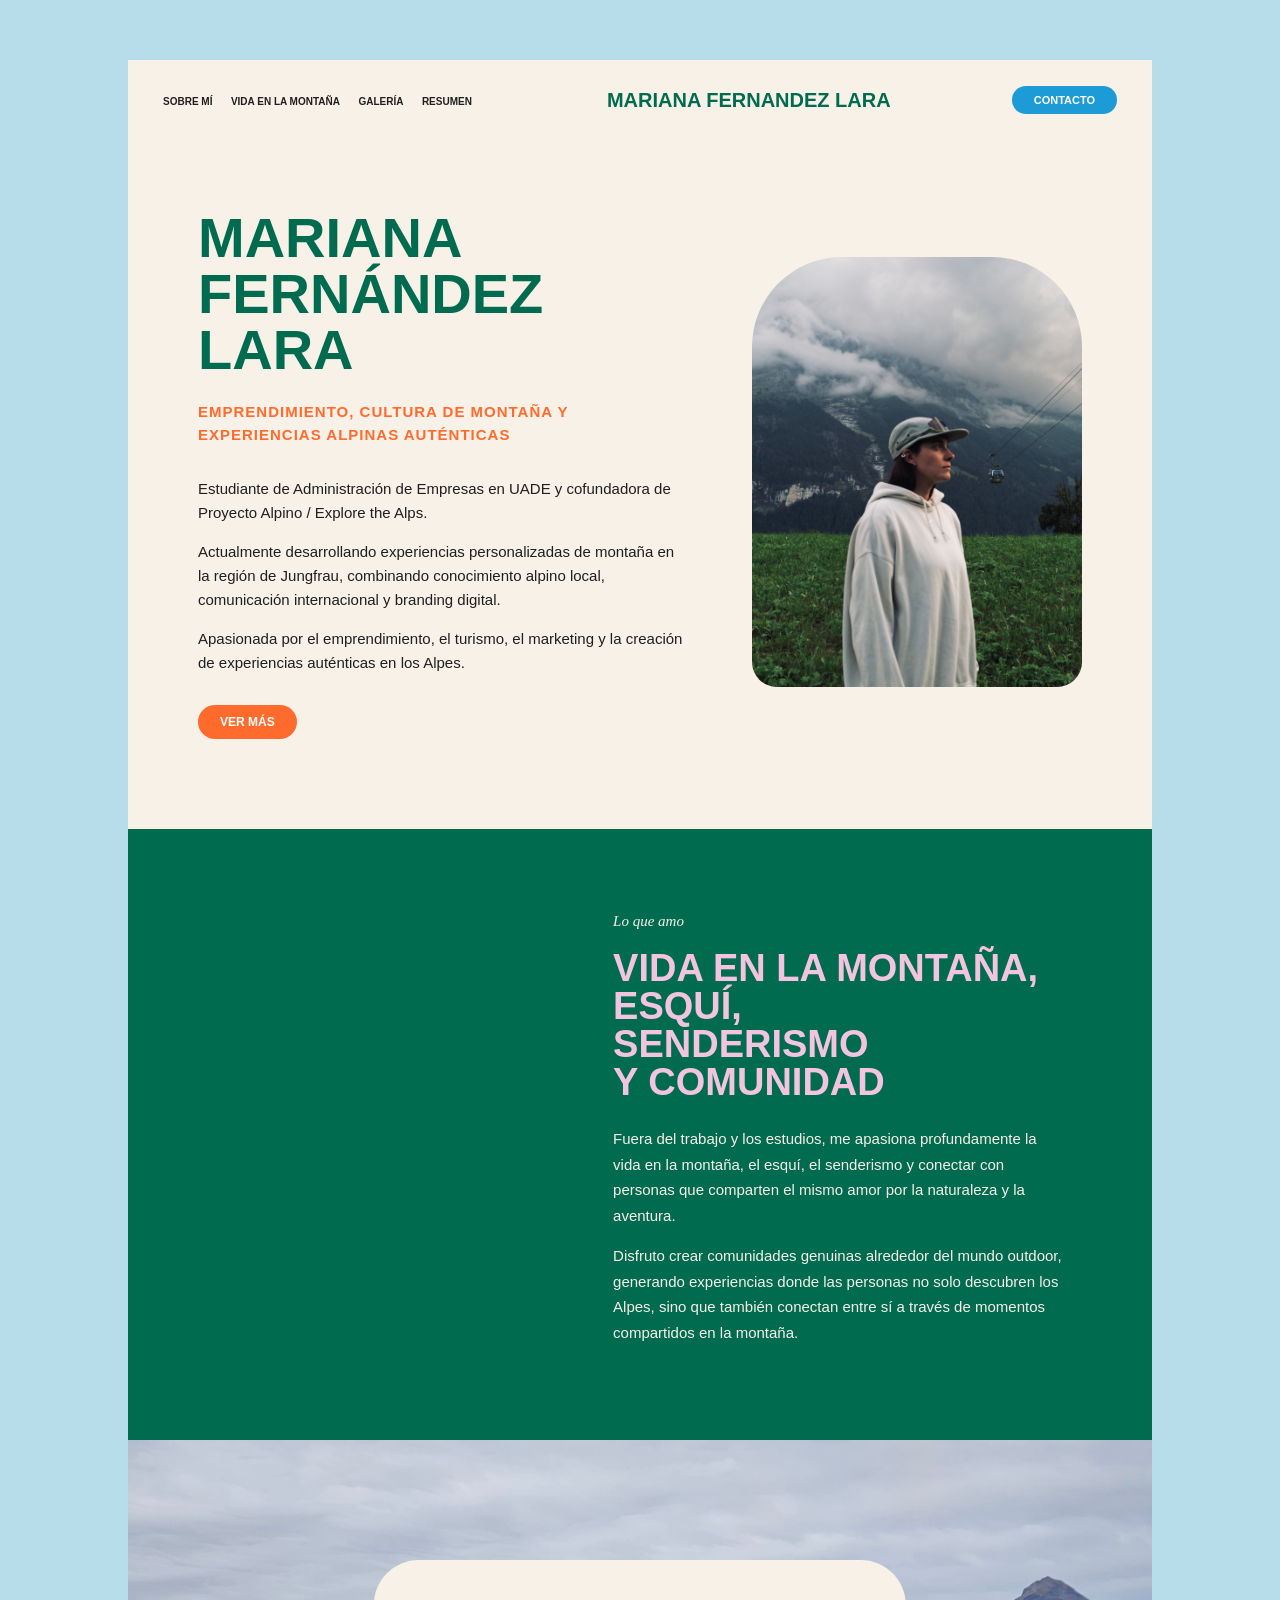
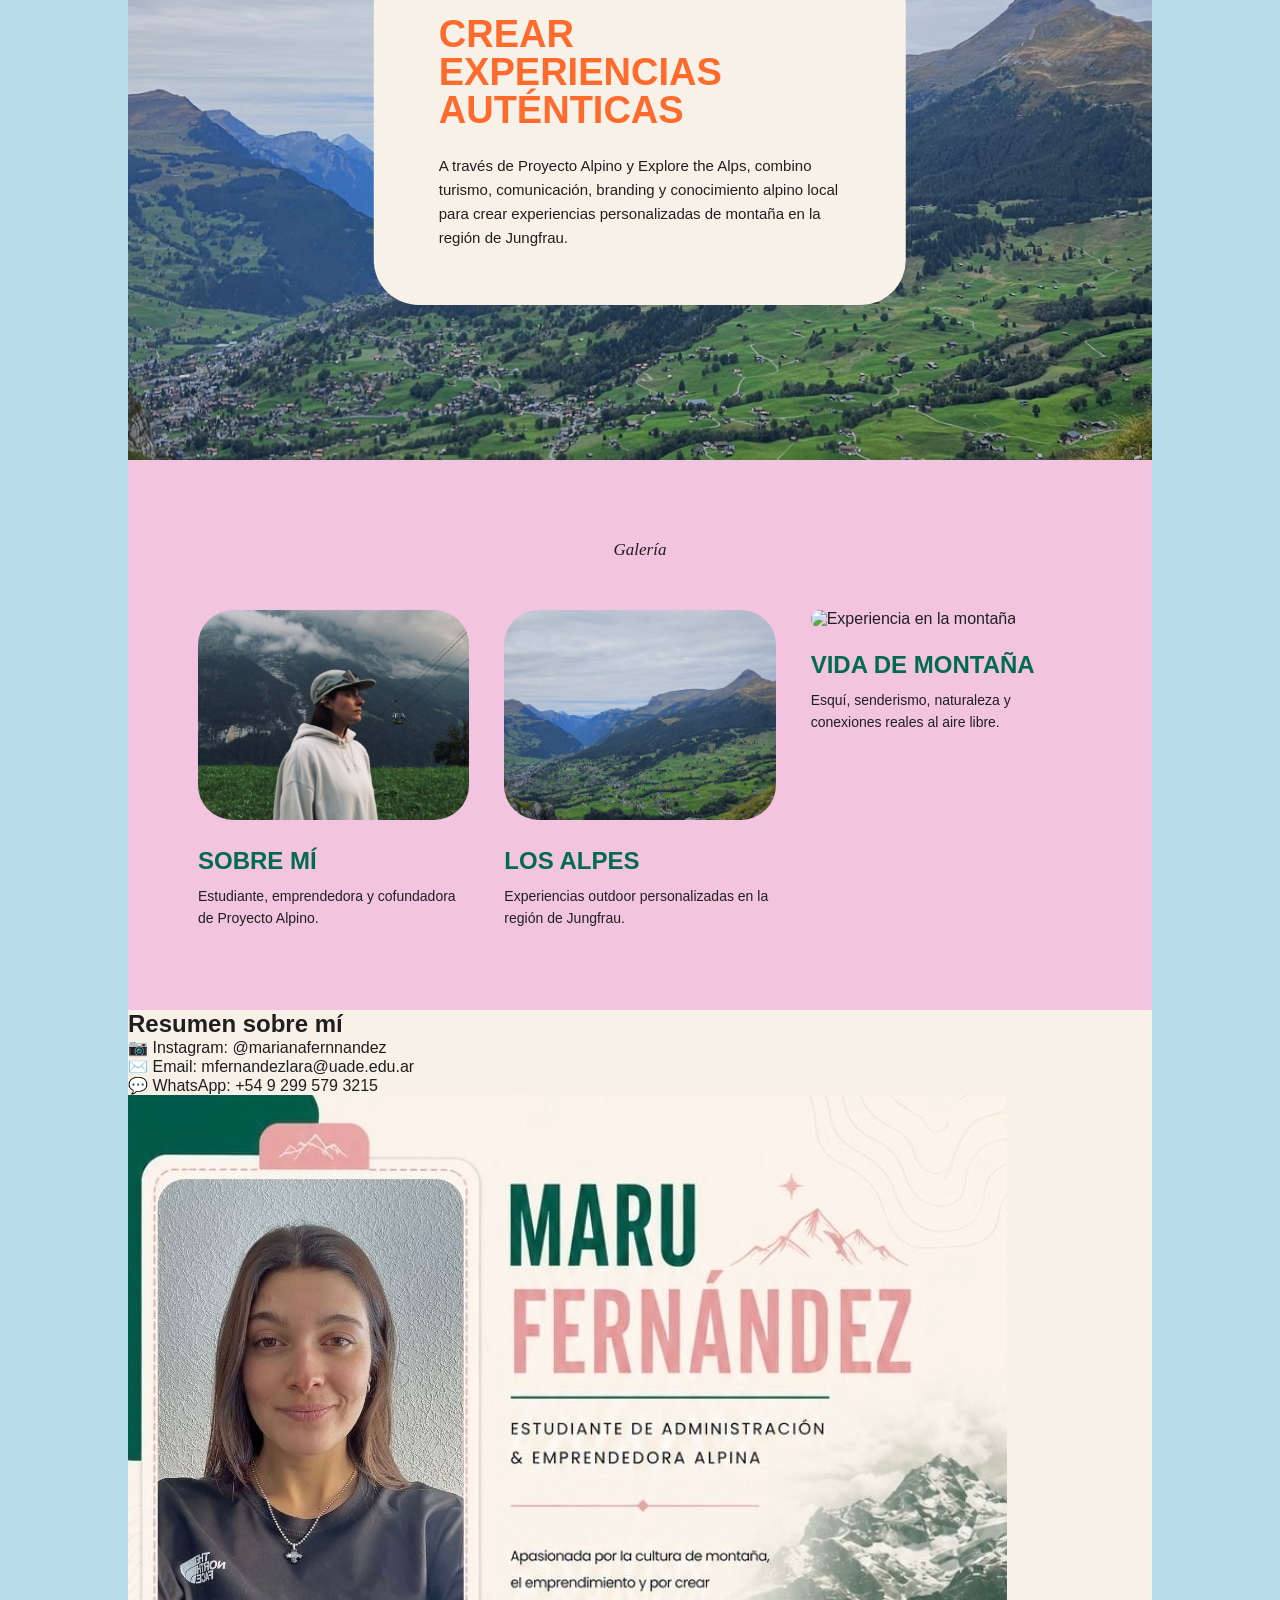
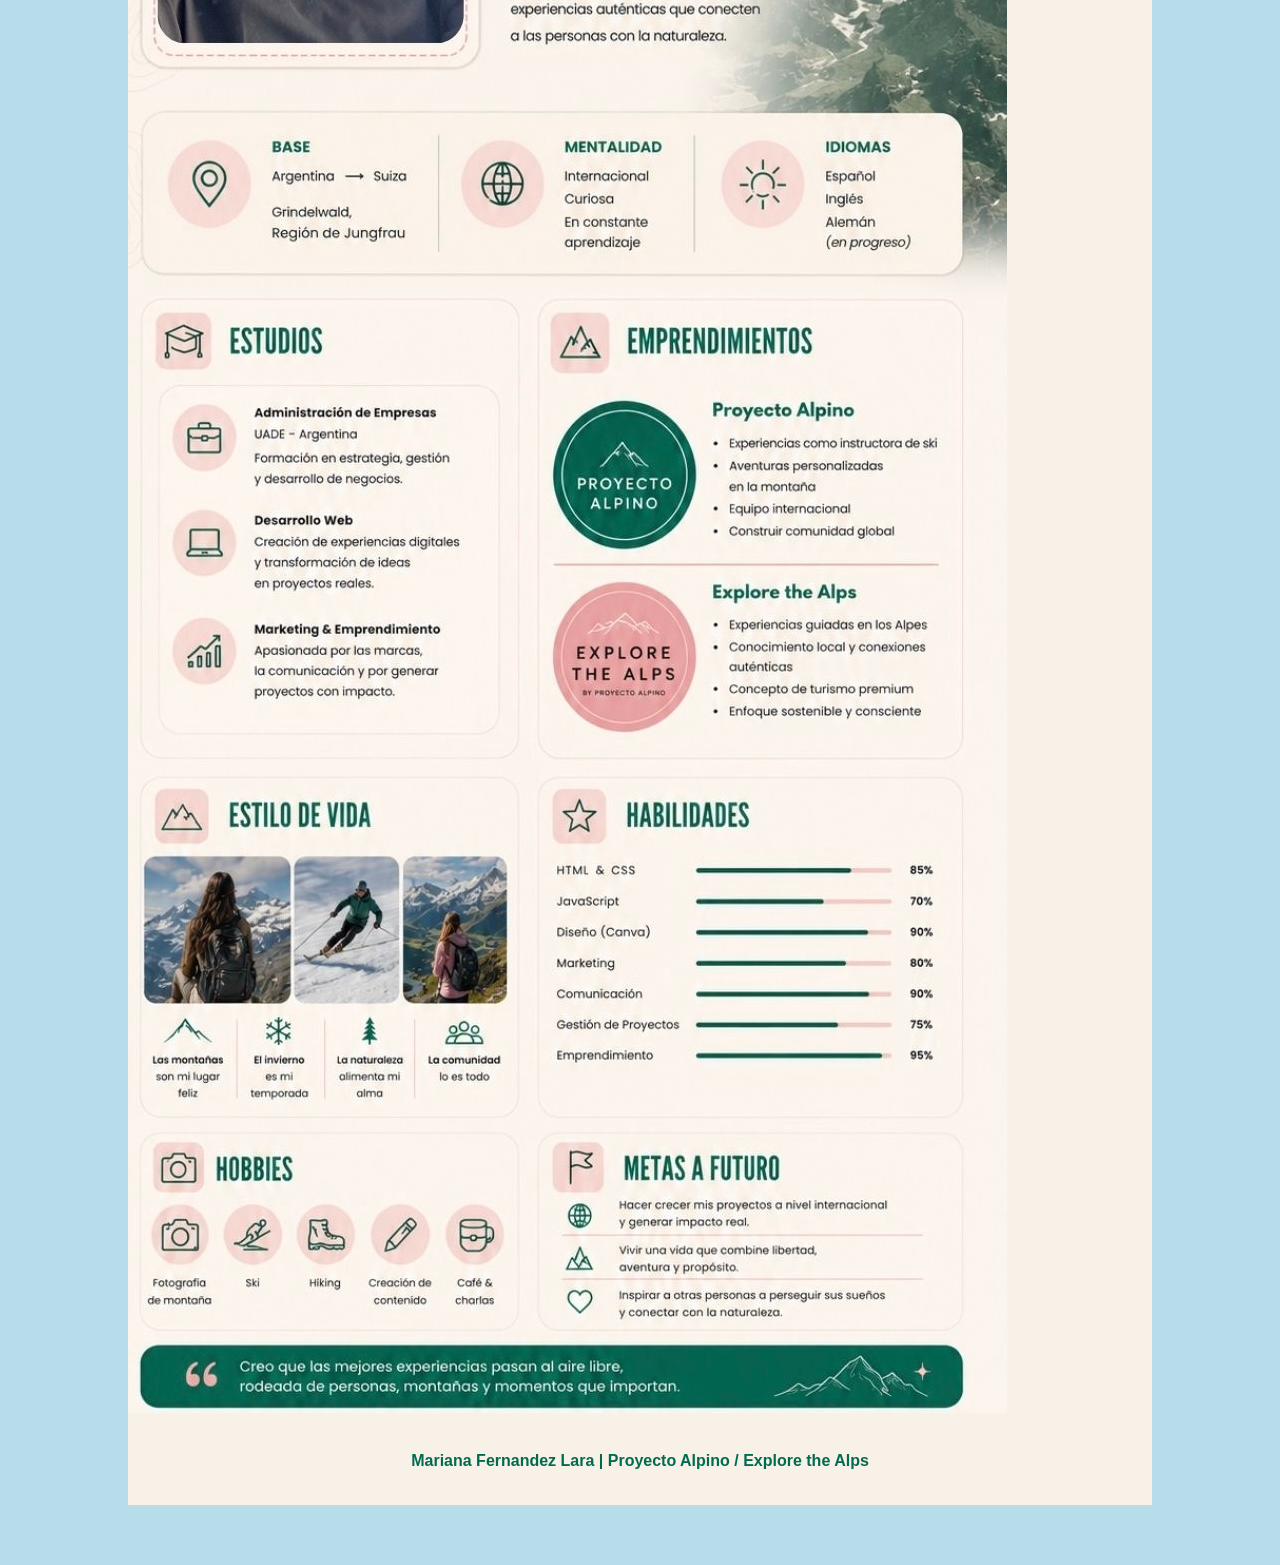
==== index.html @ 2f48c8e3 "Update index.html" ====
<!DOCTYPE html>
<html lang="es">
<head>
    <meta charset="UTF-8">
    <meta name="viewport" content="width=device-width, initial-scale=1.0">
    <title>Mariana Fernandez Lara</title>
    <link rel="stylesheet" href="style.css">
</head>

<body>

<div class="page">

    <header>
        <nav>
            <div class="nav-links">
                <a href="#about">Sobre mí</a>
                <a href="#mountain">Vida en la montaña</a>
                <a href="#gallery">Galería</a>
                <a href="#resumen">Resumen</a>
            </div>

            <h2>Mariana Fernandez Lara</h2>

            <a class="contact-btn" href="#contact">Contacto</a>
        </nav>

        <section class="hero" id="about">
            <div class="hero-text">

                <h1>Mariana<br>Fernández Lara</h1>

                <h4 class="subtitle">
                    Emprendimiento, cultura de montaña y experiencias alpinas auténticas
                </h4>

                <p>
                    Estudiante de Administración de Empresas en UADE y cofundadora de Proyecto Alpino / Explore the Alps.
                </p>

                <p>
                    Actualmente desarrollando experiencias personalizadas de montaña en la región de Jungfrau, combinando conocimiento alpino local, comunicación internacional y branding digital.
                </p>

                <p>
                    Apasionada por el emprendimiento, el turismo, el marketing y la creación de experiencias auténticas en los Alpes.
                </p>

                <a href="#mountain" class="orange-btn">Ver más</a>
            </div>

            <div class="hero-image">
                <img src="foto-primera.jpg" alt="Foto de Mariana Fernandez Lara">
            </div>
        </section>
    </header>

    <main>

        <section class="green-section" id="mountain">
            <div class="video-box">
                <iframe 
                    src="https://www.youtube.com/embed/kPZzfHJI2Wc"
                    title="Video de montaña"
                    frameborder="0"
                    allowfullscreen>
                </iframe>
            </div>

            <div class="green-text">
                <p class="section-label">Lo que amo</p>

                <h2>Vida en la montaña,<br>Esquí,<br>Senderismo<br>y comunidad</h2>

                <p>
                    Fuera del trabajo y los estudios, me apasiona profundamente la vida en la montaña, el esquí, el senderismo y conectar con personas que comparten el mismo amor por la naturaleza y la aventura.
                </p>

                <p>
                    Disfruto crear comunidades genuinas alrededor del mundo outdoor, generando experiencias donde las personas no solo descubren los Alpes, sino que también conectan entre sí a través de momentos compartidos en la montaña.
                </p>
            </div>
        </section>

        <section class="photo-section">
            <img src="foto-quinta.jpg" alt="Paisaje de montaña">

            <div class="cream-card">
                <h2>Crear<br>Experiencias<br>Auténticas</h2>

                <p>
                    A través de Proyecto Alpino y Explore the Alps, combino turismo, comunicación, branding y conocimiento alpino local para crear experiencias personalizadas de montaña en la región de Jungfrau.
                </p>
            </div>
        </section>

        <section class="pink-section" id="gallery">
            <p class="section-label">Galería</p>

            <div class="cards">

                <div class="card">
                    <img src="foto-primera.jpg" alt="Mariana en la montaña">
                    <h3>Sobre mí</h3>
                    <p>Estudiante, emprendedora y cofundadora de Proyecto Alpino.</p>
                </div>

                <div class="card">
                    <img src="foto-quinta.jpg" alt="Senderismo en los Alpes">
                    <h3>Los Alpes</h3>
                    <p>Experiencias outdoor personalizadas en la región de Jungfrau.</p>
                </div>

                <div class="card">
                    <img src="foto-secundaria.jpg" alt="Experiencia en la montaña">
                    <h3>Vida de montaña</h3>
                    <p>Esquí, senderismo, naturaleza y conexiones reales al aire libre.</p>
                </div>

            </div>
        </section>

        <section class="infografia-section" id="resumen">

            <h2>Resumen sobre mí</h2>

            <div class="contacto-infografia">

                <p>
                    📷 <span>Instagram:</span> @marianafernnandez
                </p>

                <p>
                    ✉️ <span>Email:</span> mfernandezlara@uade.edu.ar
                </p>

                <p>
                    💬 <span>WhatsApp:</span> +54 9 299 579 3215
                </p>

            </div>

            <div class="infografia-box">
                <img src="infografia-maru.jpg" alt="Infografía personal de Mariana Fernández">
            </div>

        </section>

    </main>

    <footer id="contact">
        <p>Mariana Fernandez Lara | Proyecto Alpino / Explore the Alps</p>
    </footer>

</div>

</body>
</html>
---- style.css ----
* {
    margin: 0;
    padding: 0;
    box-sizing: border-box;
}

body {
    background-color: #b7ddeb;
    font-family: Arial, Helvetica, sans-serif;
    color: #1f1f1f;
}

.page {
    width: 80%;
    margin: 60px auto;
    background-color: #f7f1e8;
}

/* NAV */

nav {
    height: 80px;
    padding: 0 35px;
    display: flex;
    justify-content: space-between;
    align-items: center;
}

nav h2 {
    color: #006b4f;
    font-size: 20px;
    font-weight: 900;
    text-transform: uppercase;
}

.nav-links a {
    text-decoration: none;
    color: #1f1f1f;
    font-size: 10px;
    text-transform: uppercase;
    margin-right: 14px;
    font-weight: bold;
}

.contact-btn {
    background-color: #1d9bd7;
    color: white;
    text-decoration: none;
    padding: 8px 22px;
    border-radius: 20px;
    font-size: 11px;
    text-transform: uppercase;
    font-weight: bold;
}

/* HERO */

.hero {
    min-height: 560px;
    padding: 70px 70px 90px;
    display: flex;
    align-items: center;
    justify-content: space-between;
    gap: 60px;
}

.hero-text {
    width: 55%;
}

.hero h1 {
    font-size: 56px;
    line-height: 1;
    color: #006b4f;
    text-transform: uppercase;
    font-weight: 900;
    margin-bottom: 22px;
}

.subtitle {
    margin-bottom: 30px;
    font-size: 15px;
    color: #ff6b2c;
    font-weight: 700;
    line-height: 1.55;
    text-transform: uppercase;
    letter-spacing: 1px;
    max-width: 560px;
}

.hero p {
    font-size: 15px;
    line-height: 1.6;
    margin-bottom: 15px;
    max-width: 560px;
}

.orange-btn {
    display: inline-block;
    margin-top: 15px;
    background-color: #ff6b2c;
    color: white;
    text-decoration: none;
    padding: 10px 22px;
    border-radius: 20px;
    font-size: 12px;
    font-weight: bold;
    text-transform: uppercase;
}

.hero-image img {
    width: 330px;
    height: 430px;
    object-fit: cover;
    border-radius: 90px 90px 25px 25px;
}

/* GREEN SECTION */

.green-section {
    background-color: #006b4f;
    padding: 80px 90px;
    display: flex;
    align-items: center;
    gap: 70px;
}

.video-box {
    width: 42%;
}

.video-box iframe {
    width: 100%;
    height: 420px;
    border-radius: 55px 55px 20px 20px;
}

.green-text {
    width: 58%;
    color: #f7f1e8;
}

.section-label {
    font-family: Georgia, serif;
    font-style: italic;
    font-size: 17px;
    margin-bottom: 18px;
}

.green-text h2 {
    color: #f2c4df;
    font-size: 38px;
    line-height: 1;
    text-transform: uppercase;
    font-weight: 900;
    margin-bottom: 25px;
}

.green-text p {
    font-size: 15px;
    line-height: 1.7;
    margin-bottom: 15px;
}

/* PHOTO SECTION */

.photo-section {
    position: relative;
    min-height: 620px;
    overflow: hidden;
}

.photo-section img {
    width: 100%;
    height: 620px;
    object-fit: cover;
    display: block;
}

.cream-card {
    position: absolute;
    top: 120px;
    left: 50%;
    transform: translateX(-50%);
    background-color: #f7f1e8;
    width: 52%;
    padding: 55px 65px;
    border-radius: 45px;
}

.cream-card h2 {
    color: #ff6b2c;
    font-size: 38px;
    line-height: 1;
    text-transform: uppercase;
    font-weight: 900;
    margin-bottom: 25px;
}

.cream-card p {
    font-size: 15px;
    line-height: 1.6;
}

/* PINK SECTION */

.pink-section {
    background-color: #f2c4df;
    padding: 80px 70px;
    text-align: center;
}

.pink-section .section-label {
    color: #1f1f1f;
    margin-bottom: 50px;
}

.cards {
    display: flex;
    justify-content: space-between;
    gap: 35px;
}

.card {
    width: 33%;
    text-align: left;
}

.card img,
.card iframe {
    width: 100%;
    height: 210px;
    object-fit: cover;
    border-radius: 35px;
    margin-bottom: 25px;
}

.card h3 {
    color: #006b4f;
    font-size: 24px;
    line-height: 1;
    text-transform: uppercase;
    font-weight: 900;
    margin-bottom: 12px;
}

.card p {
    font-size: 14px;
    line-height: 1.6;
}

/* FOOTER */

footer {
    background-color: #f7f1e8;
    text-align: center;
    padding: 35px;
    color: #006b4f;
    font-weight: bold;
}

/* RESPONSIVE */

@media (max-width: 900px) {

    .page {
        width: 95%;
        margin: 20px auto;
    }

    nav {
        height: auto;
        flex-direction: column;
        gap: 20px;
        padding: 30px;
    }

    .nav-links {
        text-align: center;
    }

    .hero,
    .green-section {
        flex-direction: column;
        padding: 50px 30px;
    }

    .hero-text,
    .green-text,
    .video-box {
        width: 100%;
    }

    .hero h1 {
        font-size: 40px;
    }

    .subtitle {
        font-size: 13px;
    }

    .hero-image img {
        width: 100%;
        height: auto;
    }

    .green-text h2,
    .cream-card h2 {
        font-size: 30px;
    }

    .cream-card {
        width: 88%;
        padding: 32px;
    }

    .cards {
        flex-direction: column;
    }

    .card {
        width: 100%;
    }
}
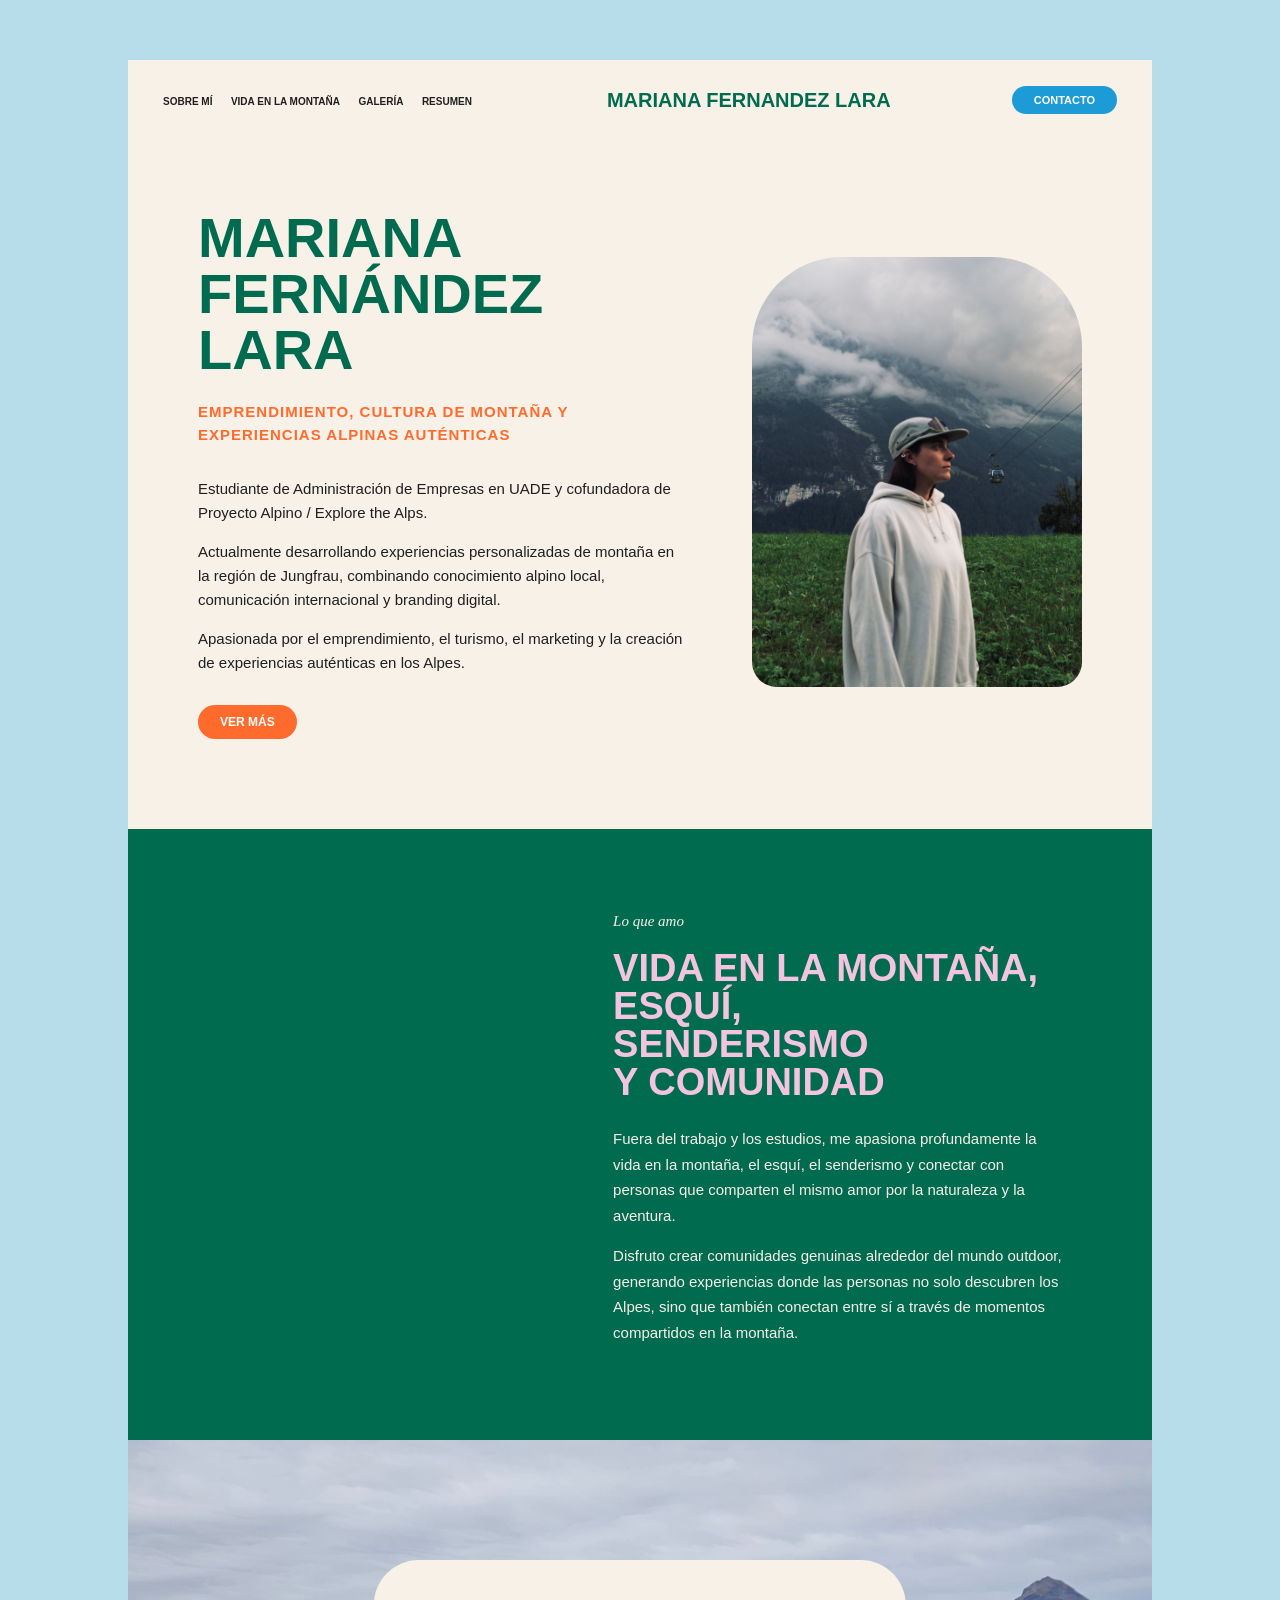
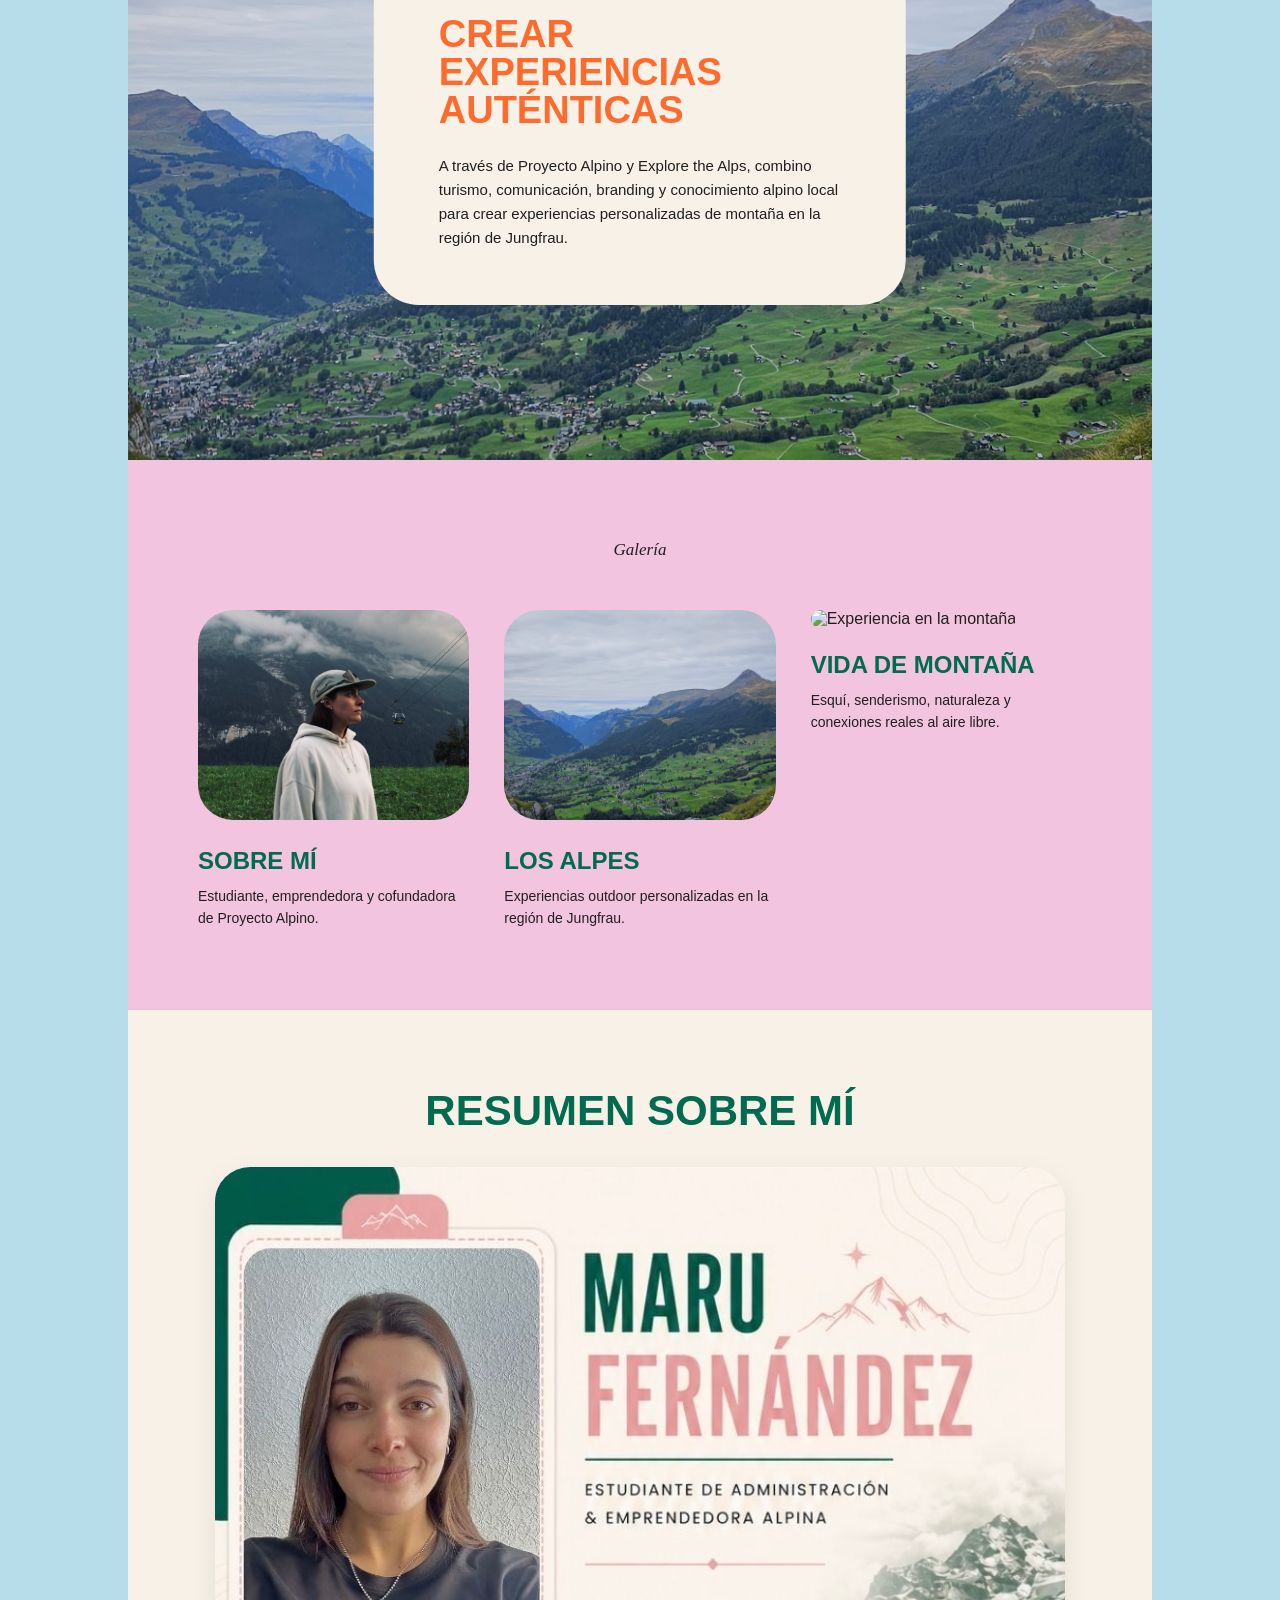
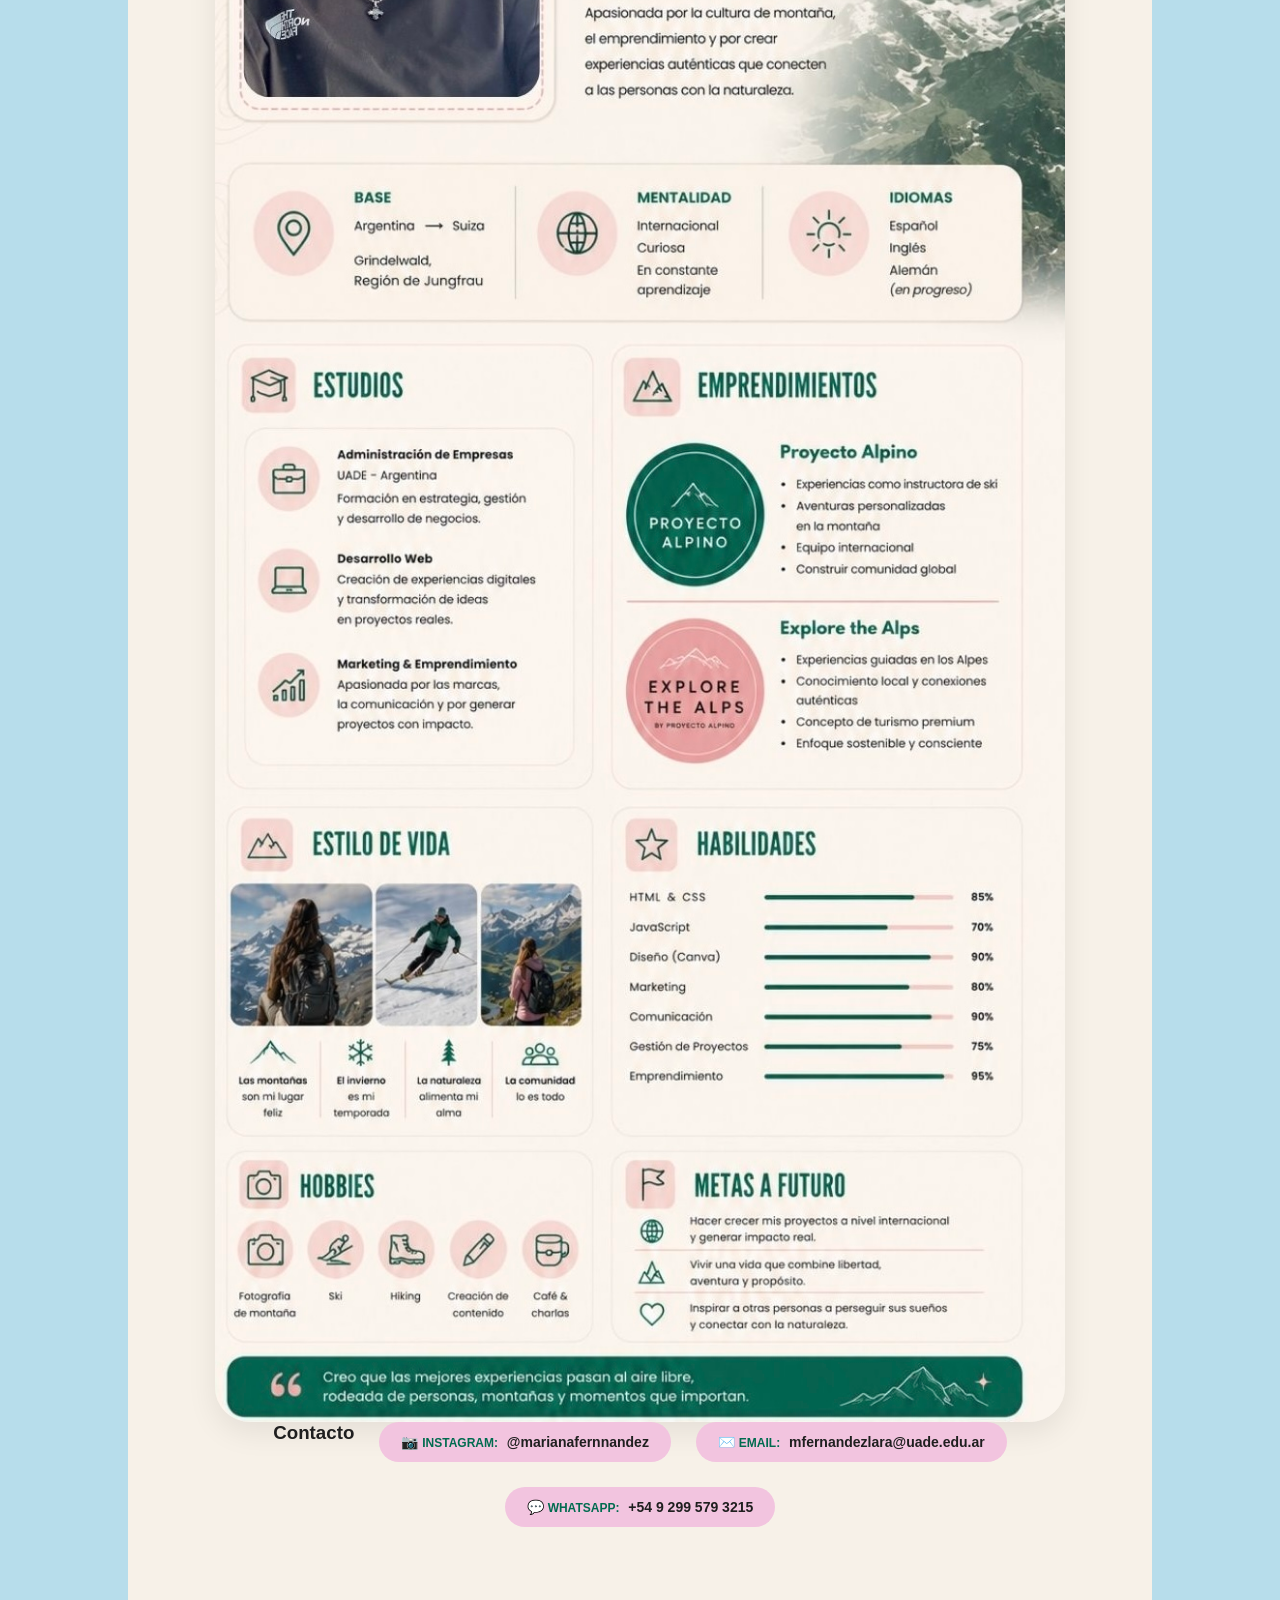
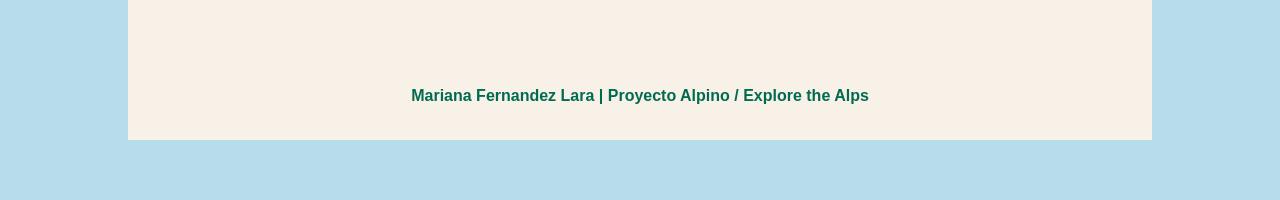
==== commit 97f99acc: "Update index.html" ====
--- a/index.html
+++ b/index.html
@@ -1,5 +1,6 @@
 <!DOCTYPE html>
 <html lang="es">
+
 <head>
     <meta charset="UTF-8">
     <meta name="viewport" content="width=device-width, initial-scale=1.0">
@@ -12,7 +13,9 @@
 <div class="page">
 
     <header>
+
         <nav>
+
             <div class="nav-links">
                 <a href="#about">Sobre mí</a>
                 <a href="#mountain">Vida en la montaña</a>
@@ -23,9 +26,11 @@
             <h2>Mariana Fernandez Lara</h2>
 
             <a class="contact-btn" href="#contact">Contacto</a>
+
         </nav>
 
         <section class="hero" id="about">
+
             <div class="hero-text">
 
                 <h1>Mariana<br>Fernández Lara</h1>
@@ -47,17 +52,21 @@
                 </p>
 
                 <a href="#mountain" class="orange-btn">Ver más</a>
+
             </div>
 
             <div class="hero-image">
                 <img src="foto-primera.jpg" alt="Foto de Mariana Fernandez Lara">
             </div>
+
         </section>
+
     </header>
 
     <main>
 
         <section class="green-section" id="mountain">
+
             <div class="video-box">
                 <iframe 
                     src="https://www.youtube.com/embed/kPZzfHJI2Wc"
@@ -68,9 +77,15 @@
             </div>
 
             <div class="green-text">
+
                 <p class="section-label">Lo que amo</p>
 
-                <h2>Vida en la montaña,<br>Esquí,<br>Senderismo<br>y comunidad</h2>
+                <h2>
+                    Vida en la montaña,<br>
+                    Esquí,<br>
+                    Senderismo<br>
+                    y comunidad
+                </h2>
 
                 <p>
                     Fuera del trabajo y los estudios, me apasiona profundamente la vida en la montaña, el esquí, el senderismo y conectar con personas que comparten el mismo amor por la naturaleza y la aventura.
@@ -79,22 +94,33 @@
                 <p>
                     Disfruto crear comunidades genuinas alrededor del mundo outdoor, generando experiencias donde las personas no solo descubren los Alpes, sino que también conectan entre sí a través de momentos compartidos en la montaña.
                 </p>
+
             </div>
+
         </section>
 
         <section class="photo-section">
+
             <img src="foto-quinta.jpg" alt="Paisaje de montaña">
 
             <div class="cream-card">
-                <h2>Crear<br>Experiencias<br>Auténticas</h2>
+
+                <h2>
+                    Crear<br>
+                    Experiencias<br>
+                    Auténticas
+                </h2>
 
                 <p>
                     A través de Proyecto Alpino y Explore the Alps, combino turismo, comunicación, branding y conocimiento alpino local para crear experiencias personalizadas de montaña en la región de Jungfrau.
                 </p>
+
             </div>
+
         </section>
 
         <section class="pink-section" id="gallery">
+
             <p class="section-label">Galería</p>
 
             <div class="cards">
@@ -118,30 +144,37 @@
                 </div>
 
             </div>
+
         </section>
 
         <section class="infografia-section" id="resumen">
 
             <h2>Resumen sobre mí</h2>
 
-            <div class="contacto-infografia">
+            <div class="infografia-contenido">
 
-                <p>
-                    📷 <span>Instagram:</span> @marianafernnandez
-                </p>
+                <div class="infografia-box">
+                    <img src="infografia-maru.jpg" alt="Infografía personal de Mariana Fernández">
+                </div>
 
-                <p>
-                    ✉️ <span>Email:</span> mfernandezlara@uade.edu.ar
-                </p>
+                <div class="contacto-infografia">
 
-                <p>
-                    💬 <span>WhatsApp:</span> +54 9 299 579 3215
-                </p>
+                    <h3>Contacto</h3>
 
-            </div>
+                    <p>
+                        📷 <span>Instagram:</span> @marianafernnandez
+                    </p>
 
-            <div class="infografia-box">
-                <img src="infografia-maru.jpg" alt="Infografía personal de Mariana Fernández">
+                    <p>
+                        ✉️ <span>Email:</span> mfernandezlara@uade.edu.ar
+                    </p>
+
+                    <p>
+                        💬 <span>WhatsApp:</span> +54 9 299 579 3215
+                    </p>
+
+                </div>
+
             </div>
 
         </section>
--- a/style.css
+++ b/style.css
@@ -249,6 +249,59 @@
     line-height: 1.6;
 }
 
+/* INFOGRAFIA */
+
+.infografia-section {
+    background-color: #f7f1e8;
+    padding: 80px 70px;
+    text-align: center;
+}
+
+.infografia-section h2 {
+    color: #006b4f;
+    font-size: 42px;
+    line-height: 1;
+    text-transform: uppercase;
+    font-weight: 900;
+    margin-bottom: 35px;
+}
+
+.contacto-infografia {
+    display: flex;
+    justify-content: center;
+    gap: 25px;
+    flex-wrap: wrap;
+    margin-bottom: 45px;
+}
+
+.contacto-infografia p {
+    background-color: #f2c4df;
+    color: #1f1f1f;
+    padding: 12px 22px;
+    border-radius: 30px;
+    font-size: 14px;
+    font-weight: bold;
+}
+
+.contacto-infografia span {
+    color: #006b4f;
+    text-transform: uppercase;
+    font-size: 12px;
+    margin-right: 5px;
+}
+
+.infografia-box {
+    max-width: 850px;
+    margin: 0 auto;
+}
+
+.infografia-box img {
+    width: 100%;
+    display: block;
+    border-radius: 35px;
+    box-shadow: 0 10px 30px rgba(0,0,0,0.08);
+}
+
 /* FOOTER */
 
 footer {
@@ -321,4 +374,25 @@
     .card {
         width: 100%;
     }
-}
+
+    .infografia-section {
+        padding: 50px 25px;
+    }
+
+    .infografia-section h2 {
+        font-size: 30px;
+    }
+
+    .contacto-infografia {
+        flex-direction: column;
+        gap: 15px;
+    }
+
+    .contacto-infografia p {
+        font-size: 13px;
+    }
+
+    .infografia-box img {
+        border-radius: 25px;
+    }
+}
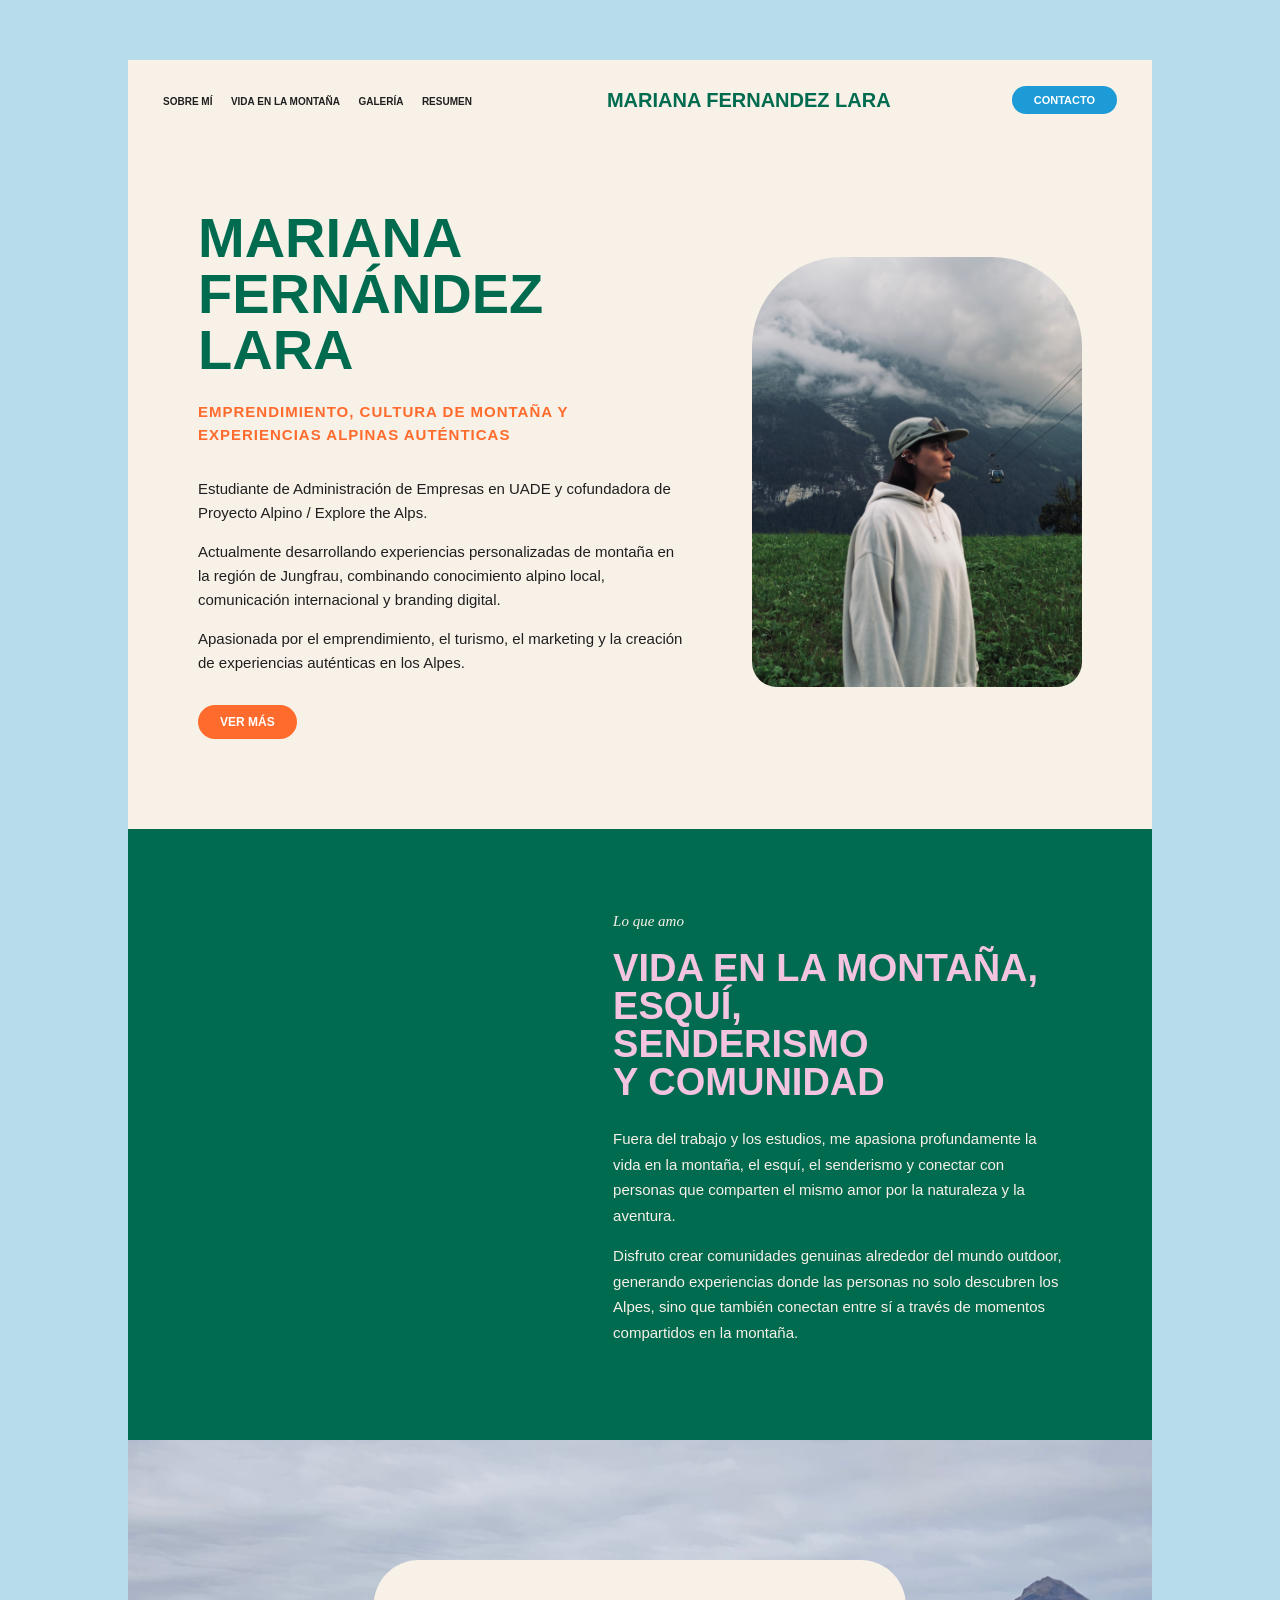
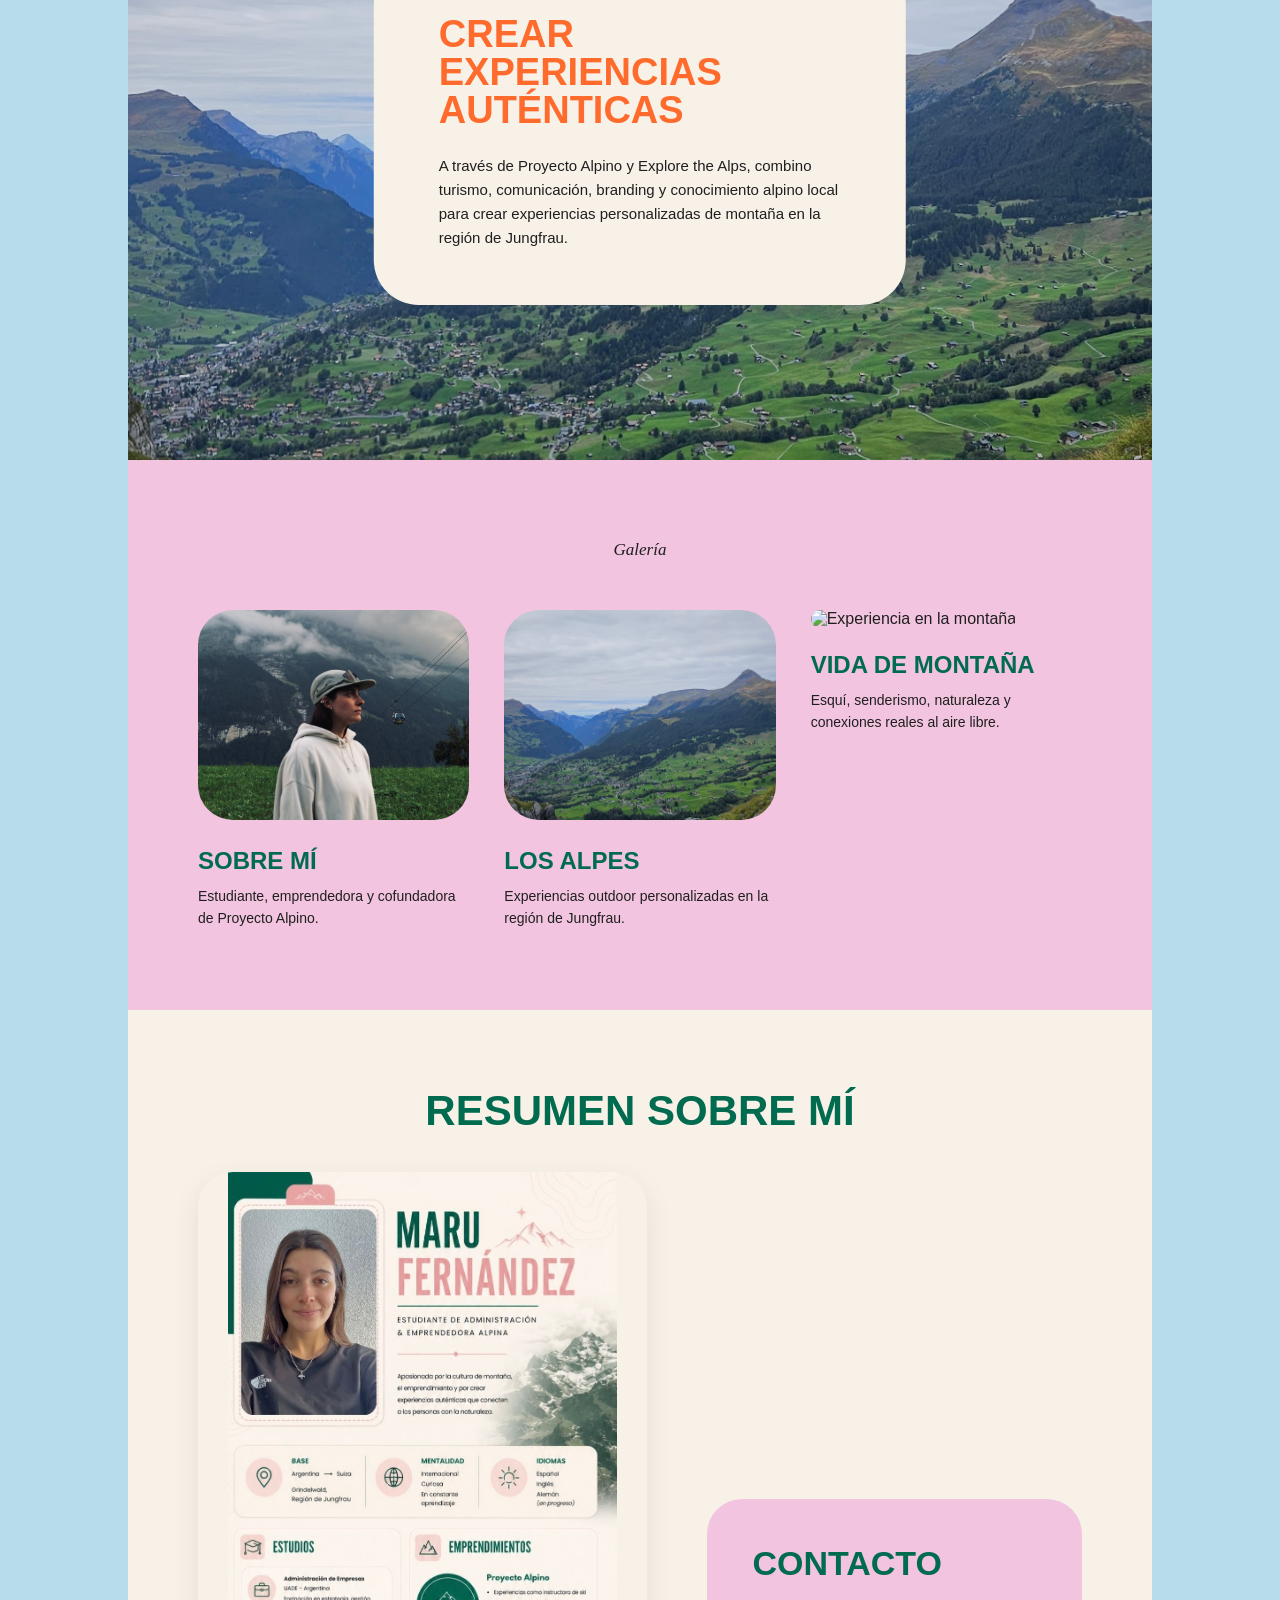
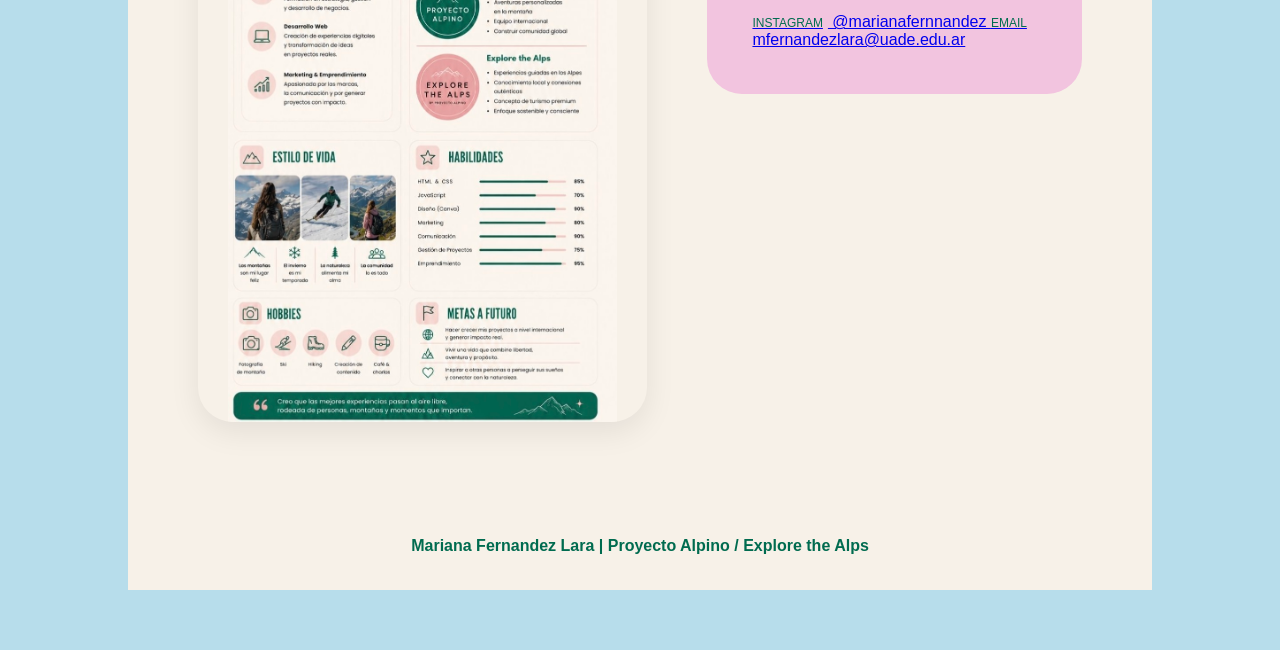
==== commit 42247d4d: "Update index.html" ====
--- a/index.html
+++ b/index.html
@@ -157,21 +157,19 @@
                     <img src="infografia-maru.jpg" alt="Infografía personal de Mariana Fernández">
                 </div>
 
-                <div class="contacto-infografia">
+                <div class="contacto-infografia" id="contact">
 
                     <h3>Contacto</h3>
 
-                    <p>
-                        📷 <span>Instagram:</span> @marianafernnandez
-                    </p>
+                    <a href="https://www.instagram.com/marianafernnandez?igsh=YWk1aHJqaDhzcmw5&utm_source=qr" target="_blank">
+                        <span>Instagram</span>
+                        @marianafernnandez
+                    </a>
 
-                    <p>
-                        ✉️ <span>Email:</span> mfernandezlara@uade.edu.ar
-                    </p>
-
-                    <p>
-                        💬 <span>WhatsApp:</span> +54 9 299 579 3215
-                    </p>
+                    <a href="mailto:mfernandezlara@uade.edu.ar">
+                        <span>Email</span>
+                        mfernandezlara@uade.edu.ar
+                    </a>
 
                 </div>
 
@@ -181,7 +179,7 @@
 
     </main>
 
-    <footer id="contact">
+    <footer>
         <p>Mariana Fernandez Lara | Proyecto Alpino / Explore the Alps</p>
     </footer>
 
--- a/style.css
+++ b/style.css
@@ -254,7 +254,6 @@
 .infografia-section {
     background-color: #f7f1e8;
     padding: 80px 70px;
-    text-align: center;
 }
 
 .infografia-section h2 {
@@ -263,43 +262,59 @@
     line-height: 1;
     text-transform: uppercase;
     font-weight: 900;
-    margin-bottom: 35px;
-}
-
-.contacto-infografia {
+    margin-bottom: 40px;
+    text-align: center;
+}
+
+.infografia-contenido {
     display: flex;
-    justify-content: center;
-    gap: 25px;
-    flex-wrap: wrap;
-    margin-bottom: 45px;
-}
-
-.contacto-infografia p {
-    background-color: #f2c4df;
-    color: #1f1f1f;
-    padding: 12px 22px;
-    border-radius: 30px;
-    font-size: 14px;
-    font-weight: bold;
-}
-
-.contacto-infografia span {
-    color: #006b4f;
-    text-transform: uppercase;
-    font-size: 12px;
-    margin-right: 5px;
+    align-items: center;
+    gap: 60px;
 }
 
 .infografia-box {
-    max-width: 850px;
-    margin: 0 auto;
+    width: 55%;
 }
 
 .infografia-box img {
     width: 100%;
+    max-height: 850px;
+    object-fit: contain;
     display: block;
     border-radius: 35px;
     box-shadow: 0 10px 30px rgba(0,0,0,0.08);
+}
+
+.contacto-infografia {
+    width: 45%;
+    background-color: #f2c4df;
+    padding: 45px;
+    border-radius: 35px;
+}
+
+.contacto-infografia h3 {
+    color: #006b4f;
+    font-size: 34px;
+    text-transform: uppercase;
+    font-weight: 900;
+    margin-bottom: 30px;
+}
+
+.contacto-infografia p {
+    background-color: #f7f1e8;
+    color: #1f1f1f;
+    padding: 16px 22px;
+    border-radius: 25px;
+    font-size: 15px;
+    font-weight: bold;
+    margin-bottom: 18px;
+}
+
+.contacto-infografia span {
+    color: #006b4f;
+    text-transform: uppercase;
+    font-size: 12px;
+    margin-right: 5px;
 }
 
 /* FOOTER */
@@ -333,14 +348,17 @@
     }
 
     .hero,
-    .green-section {
+    .green-section,
+    .infografia-contenido {
         flex-direction: column;
         padding: 50px 30px;
     }
 
     .hero-text,
     .green-text,
-    .video-box {
+    .video-box,
+    .infografia-box,
+    .contacto-infografia {
         width: 100%;
     }
 
@@ -358,7 +376,8 @@
     }
 
     .green-text h2,
-    .cream-card h2 {
+    .cream-card h2,
+    .infografia-section h2 {
         font-size: 30px;
     }
 
@@ -375,24 +394,11 @@
         width: 100%;
     }
 
-    .infografia-section {
-        padding: 50px 25px;
-    }
-
-    .infografia-section h2 {
-        font-size: 30px;
-    }
-
     .contacto-infografia {
-        flex-direction: column;
-        gap: 15px;
-    }
-
-    .contacto-infografia p {
-        font-size: 13px;
-    }
-
-    .infografia-box img {
-        border-radius: 25px;
-    }
-}
+        padding: 30px;
+    }
+
+    .contacto-infografia h3 {
+        font-size: 28px;
+    }
+}
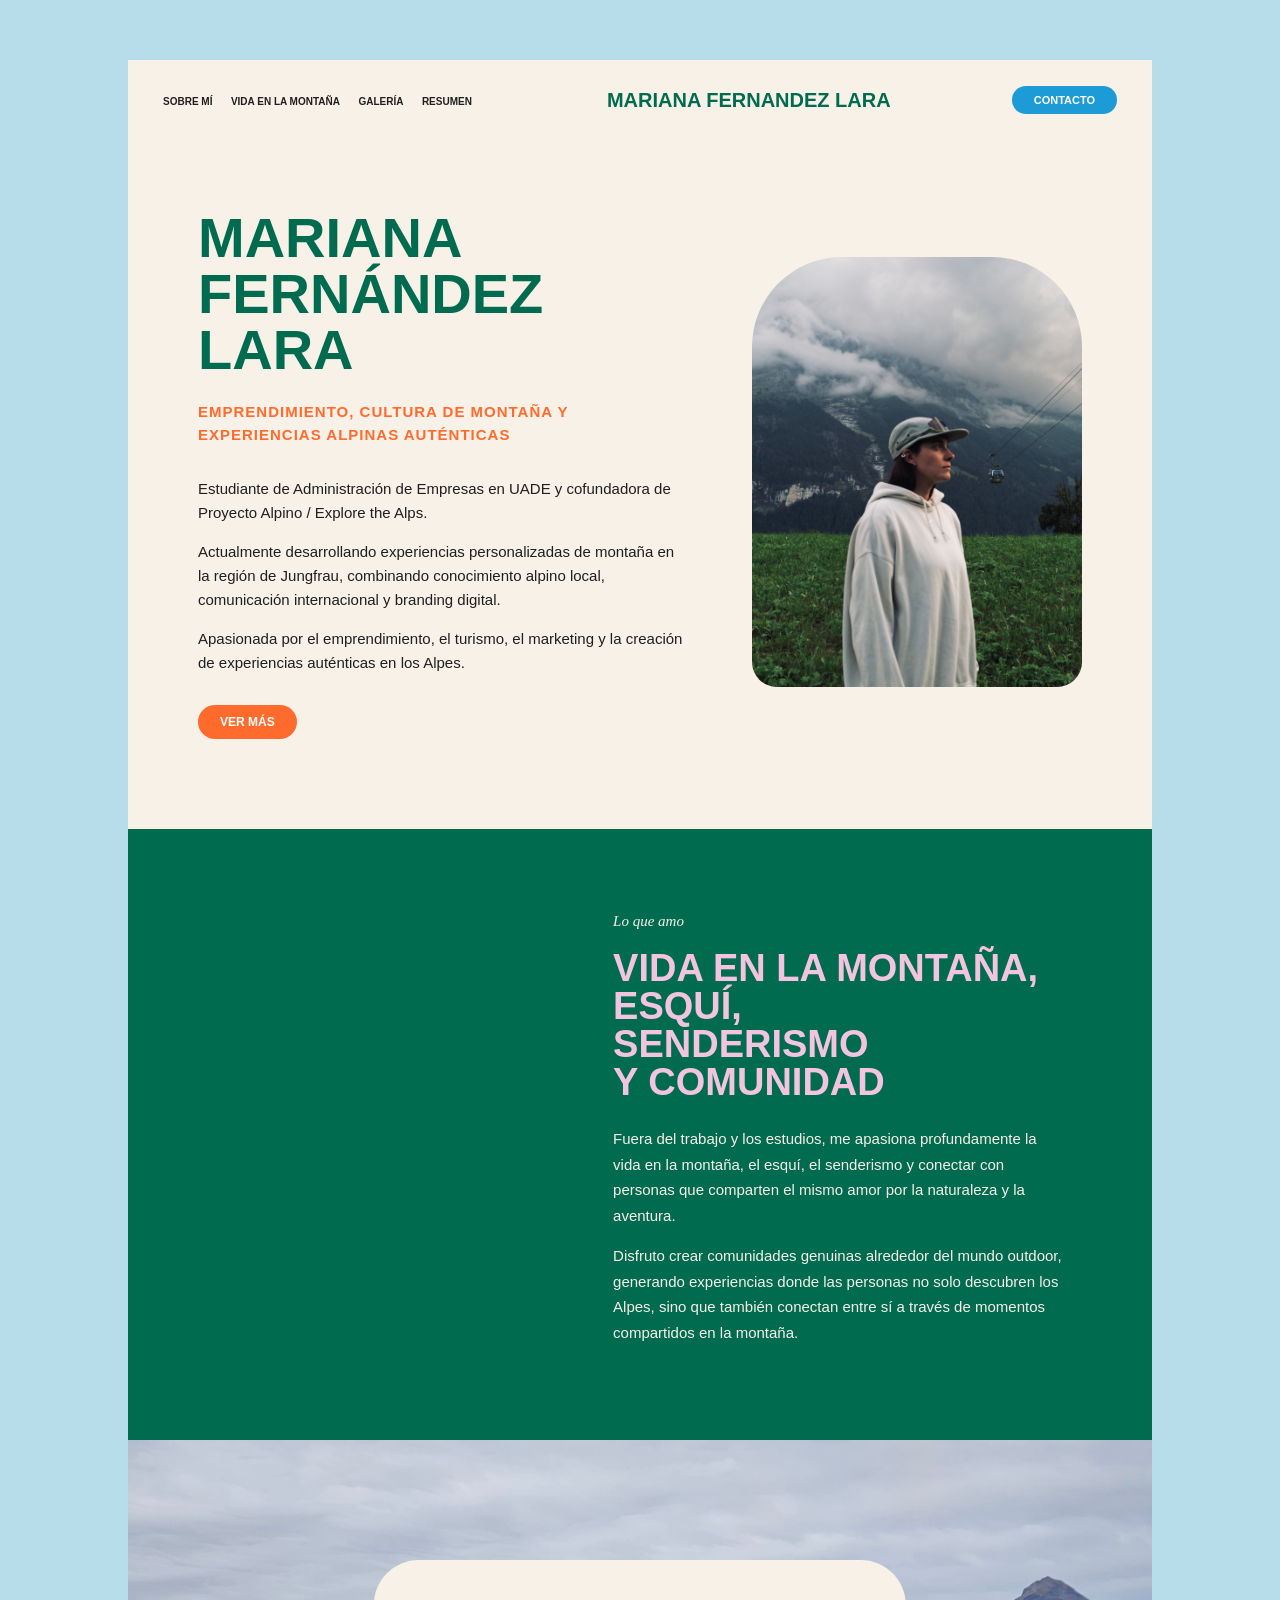
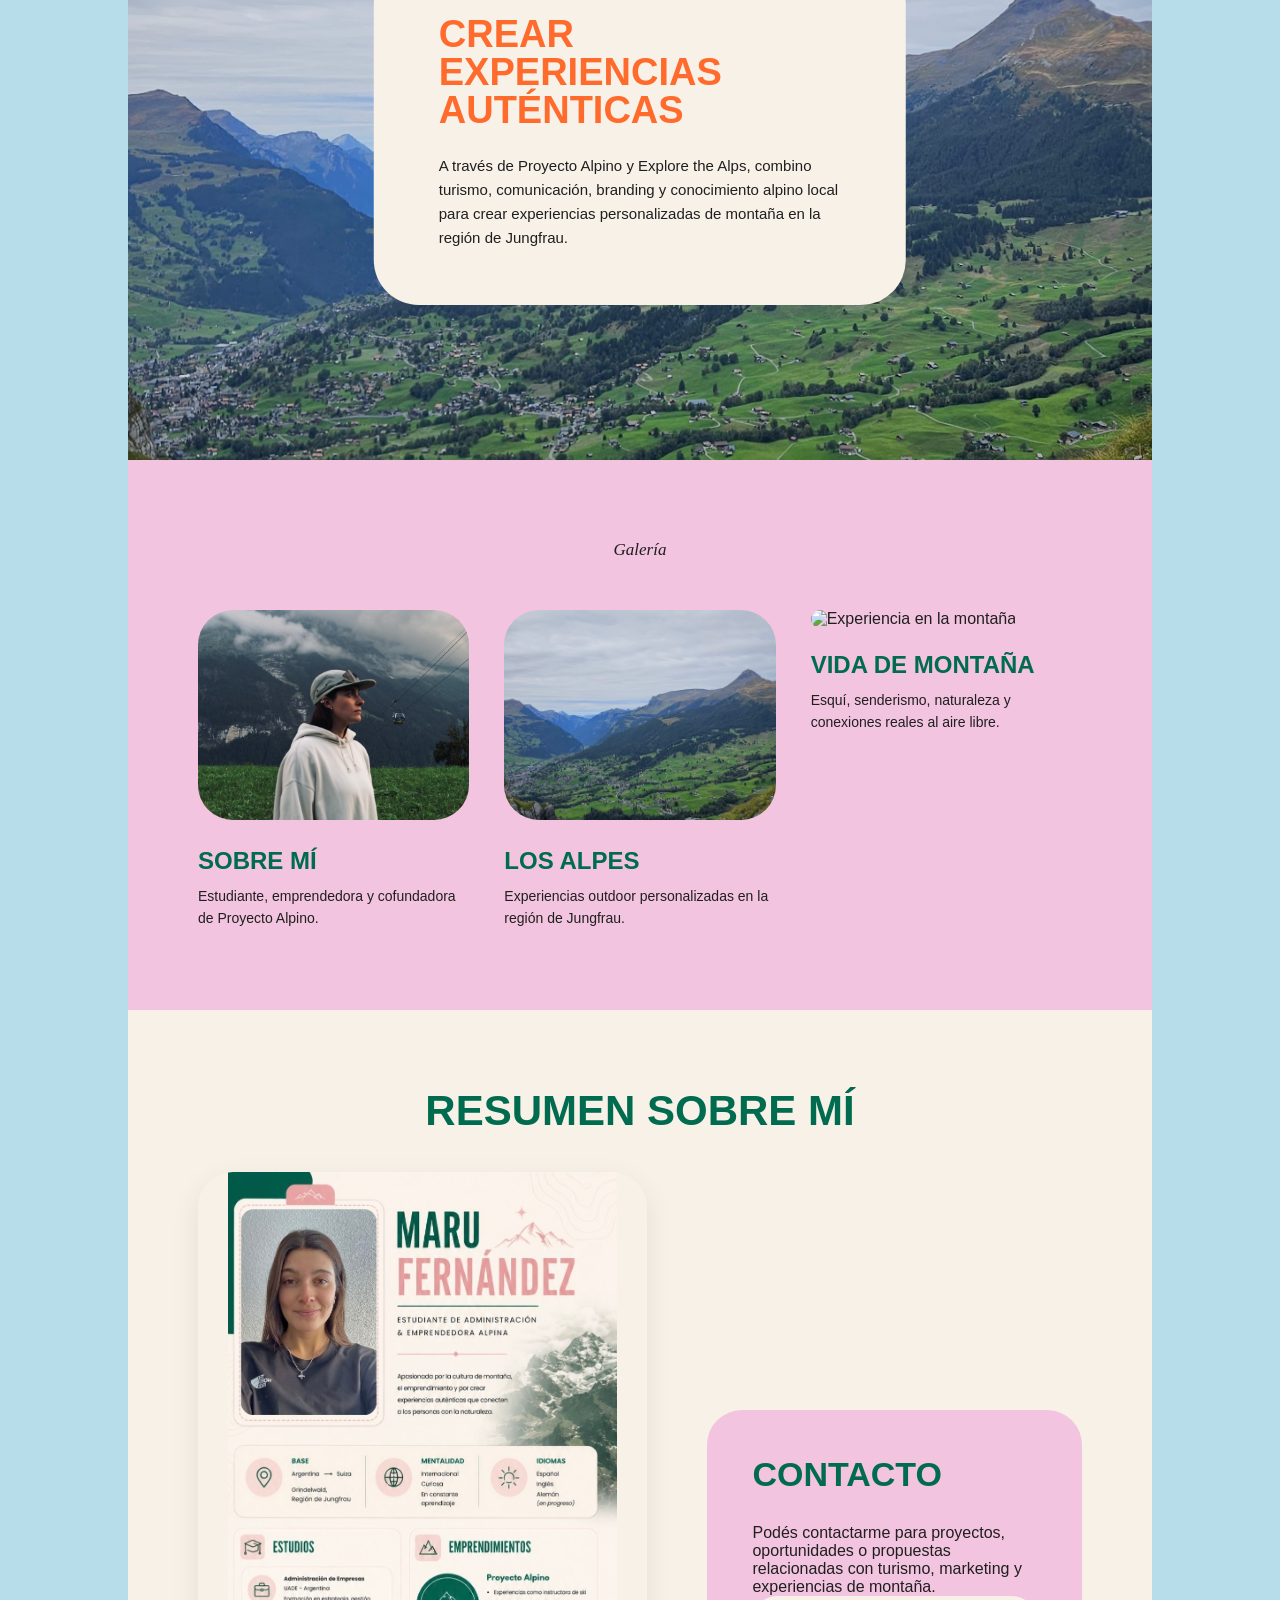
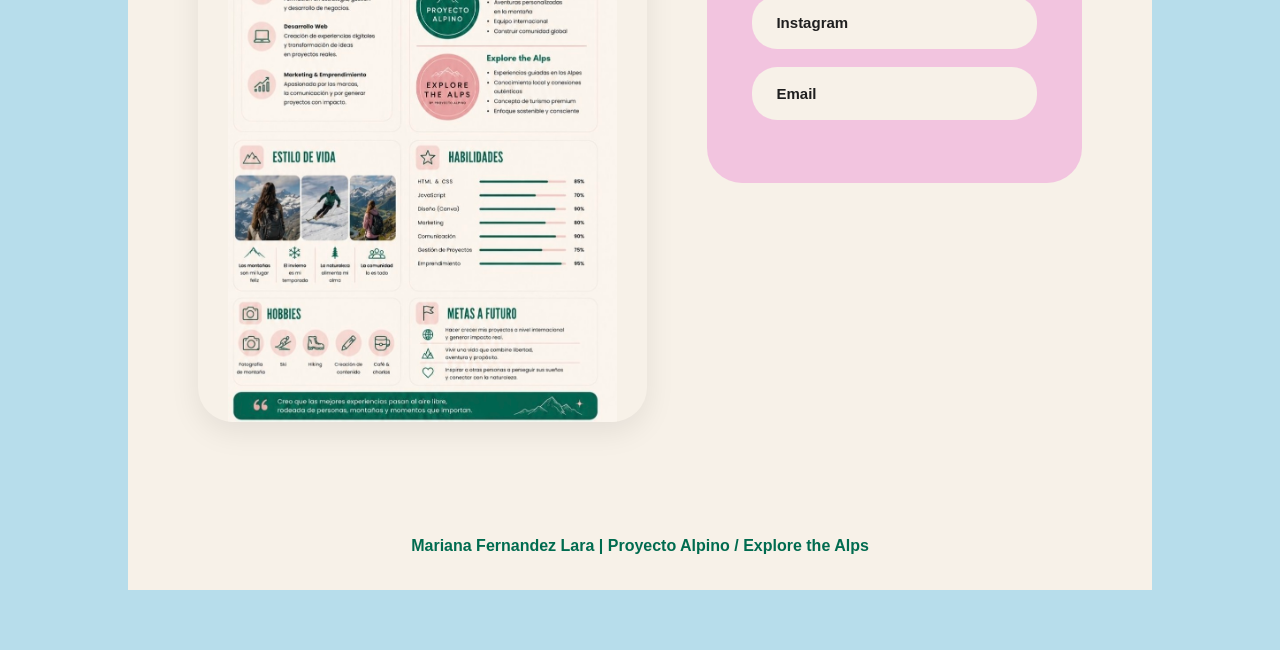
==== commit 6e04ef4a: "Update index.html" ====
--- a/index.html
+++ b/index.html
@@ -1,4 +1,4 @@
-<!DOCTYPE html>
+       <!DOCTYPE html>
 <html lang="es">
 
 <head>
@@ -161,15 +161,26 @@
 
                     <h3>Contacto</h3>
 
-                    <a href="https://www.instagram.com/marianafernnandez?igsh=YWk1aHJqaDhzcmw5&utm_source=qr" target="_blank">
-                        <span>Instagram</span>
-                        @marianafernnandez
-                    </a>
-
-                    <a href="mailto:mfernandezlara@uade.edu.ar">
-                        <span>Email</span>
-                        mfernandezlara@uade.edu.ar
-                    </a>
+                    <p>
+                        Podés contactarme para proyectos, oportunidades o propuestas relacionadas con turismo, marketing y experiencias de montaña.
+                    </p>
+
+                    <div class="contacto-botones">
+
+                        <a 
+                            href="https://www.instagram.com/marianafernnandez?igsh=YWk1aHJqaDhzcmw5&utm_source=qr" 
+                            target="_blank"
+                            class="boton-contacto">
+                            Instagram
+                        </a>
+
+                        <a 
+                            href="mailto:mfernandezlara@uade.edu.ar" 
+                            class="boton-contacto">
+                            Email
+                        </a>
+
+                    </div>
 
                 </div>
 
--- a/style.css
+++ b/style.css
@@ -300,21 +300,30 @@
     margin-bottom: 30px;
 }
 
-.contacto-infografia p {
+.contacto-infografia a {
+    display: block;
     background-color: #f7f1e8;
     color: #1f1f1f;
-    padding: 16px 22px;
+    text-decoration: none;
+    padding: 18px 24px;
     border-radius: 25px;
     font-size: 15px;
     font-weight: bold;
     margin-bottom: 18px;
+    transition: 0.3s;
+}
+
+.contacto-infografia a:hover {
+    transform: translateY(-3px);
+    background-color: white;
 }
 
 .contacto-infografia span {
+    display: block;
     color: #006b4f;
     text-transform: uppercase;
     font-size: 12px;
-    margin-right: 5px;
+    margin-bottom: 5px;
 }
 
 /* FOOTER */
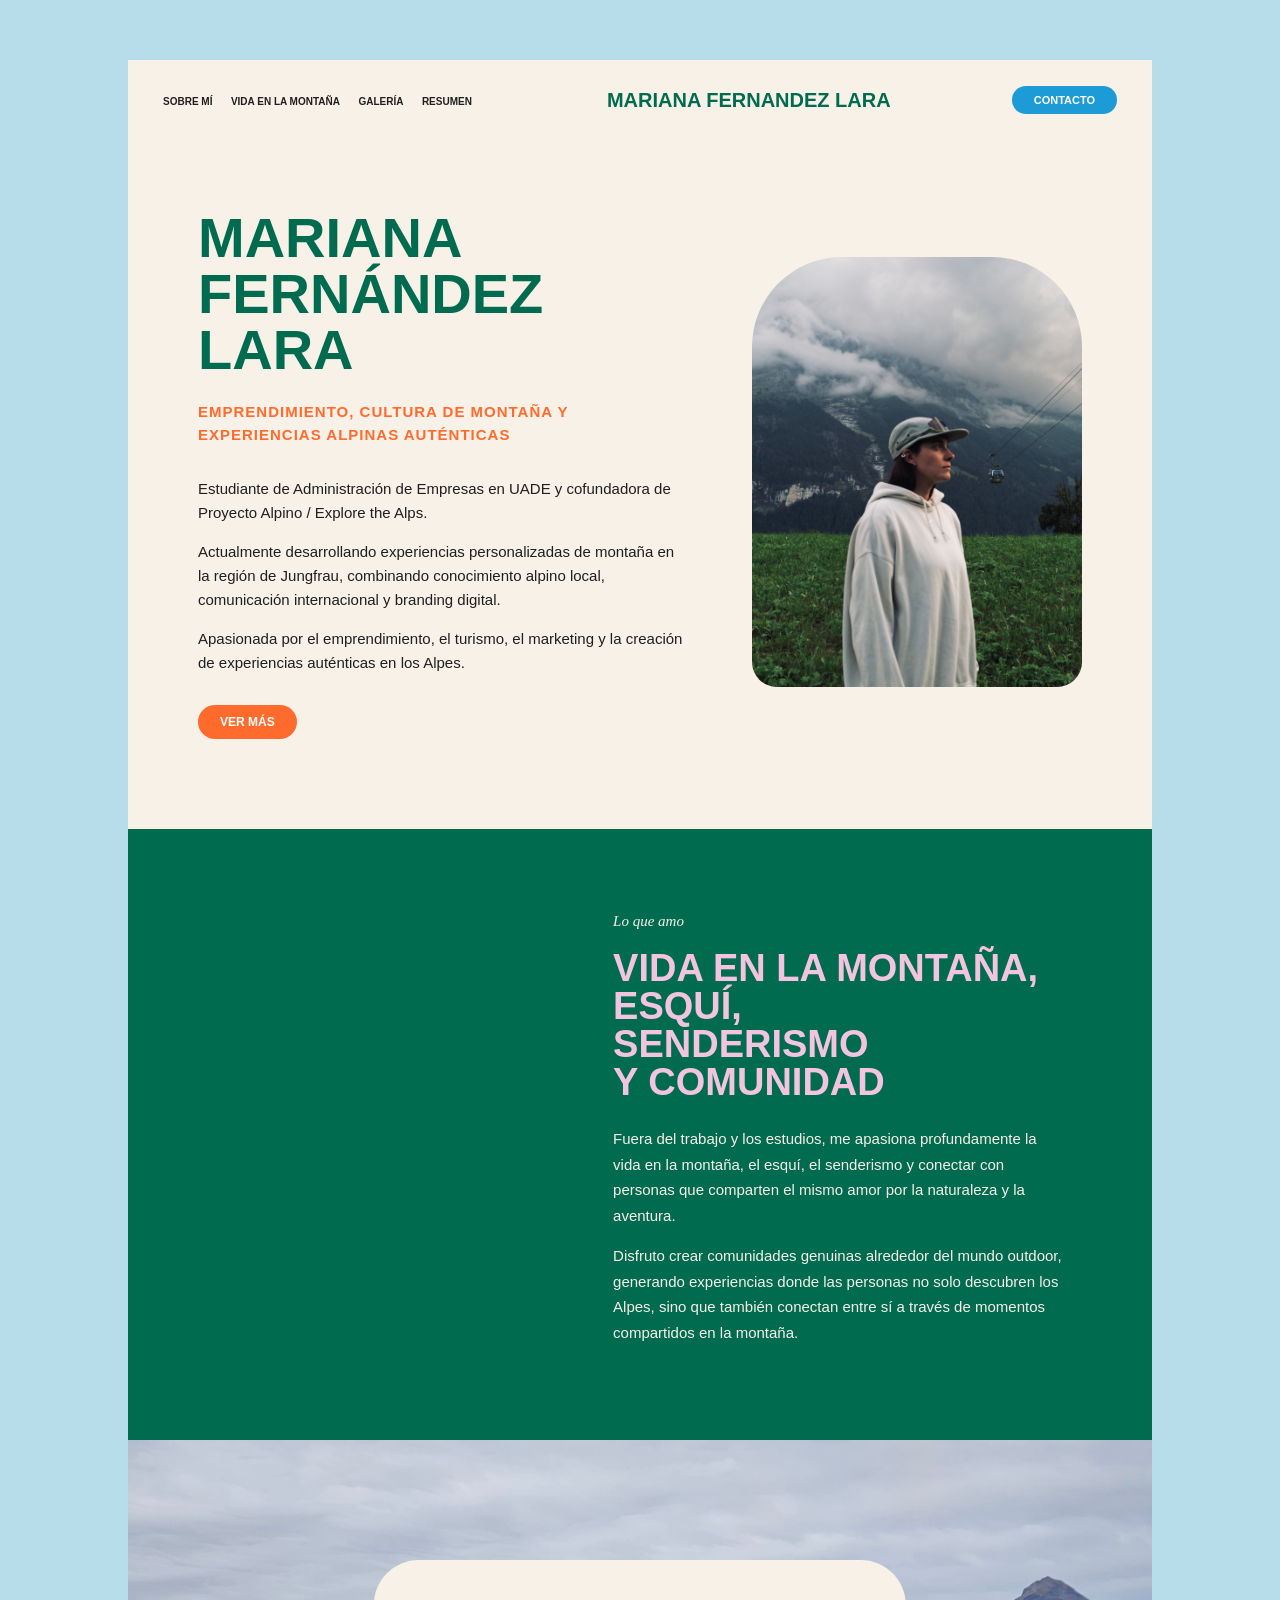
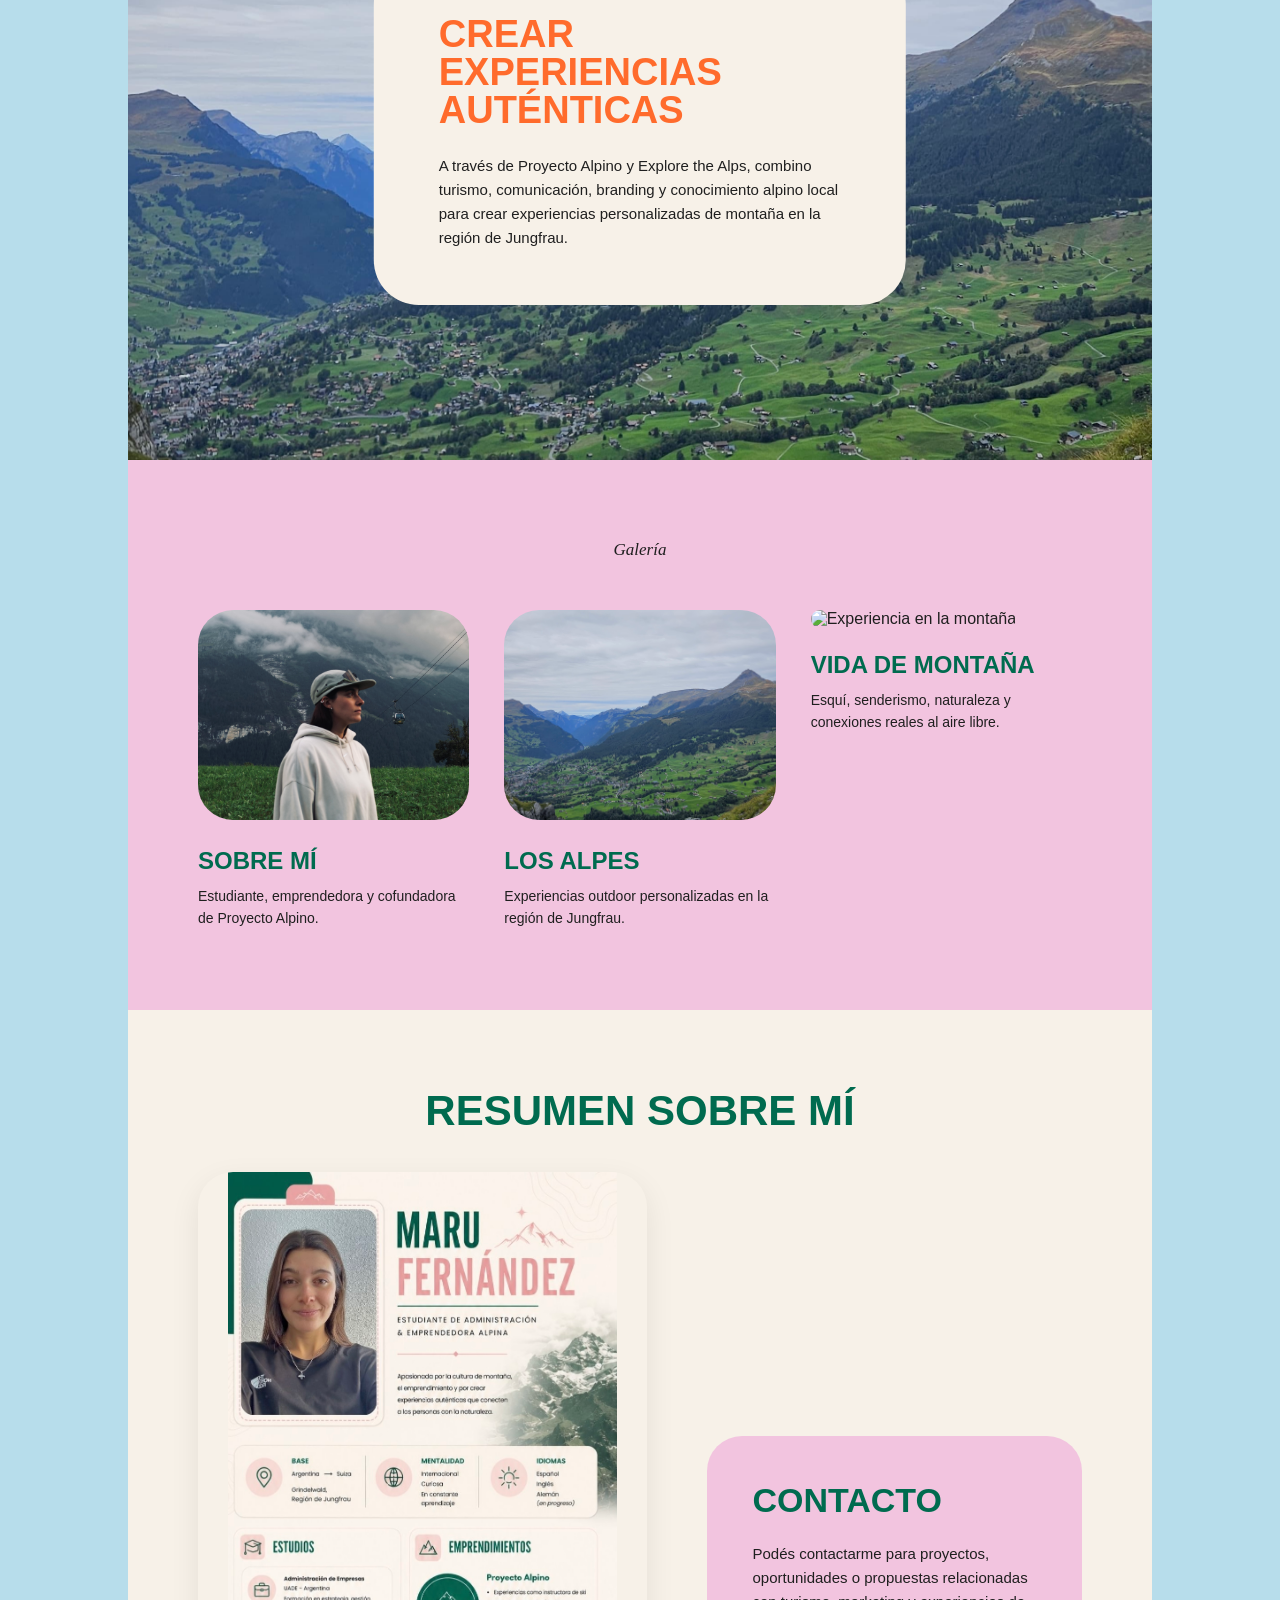
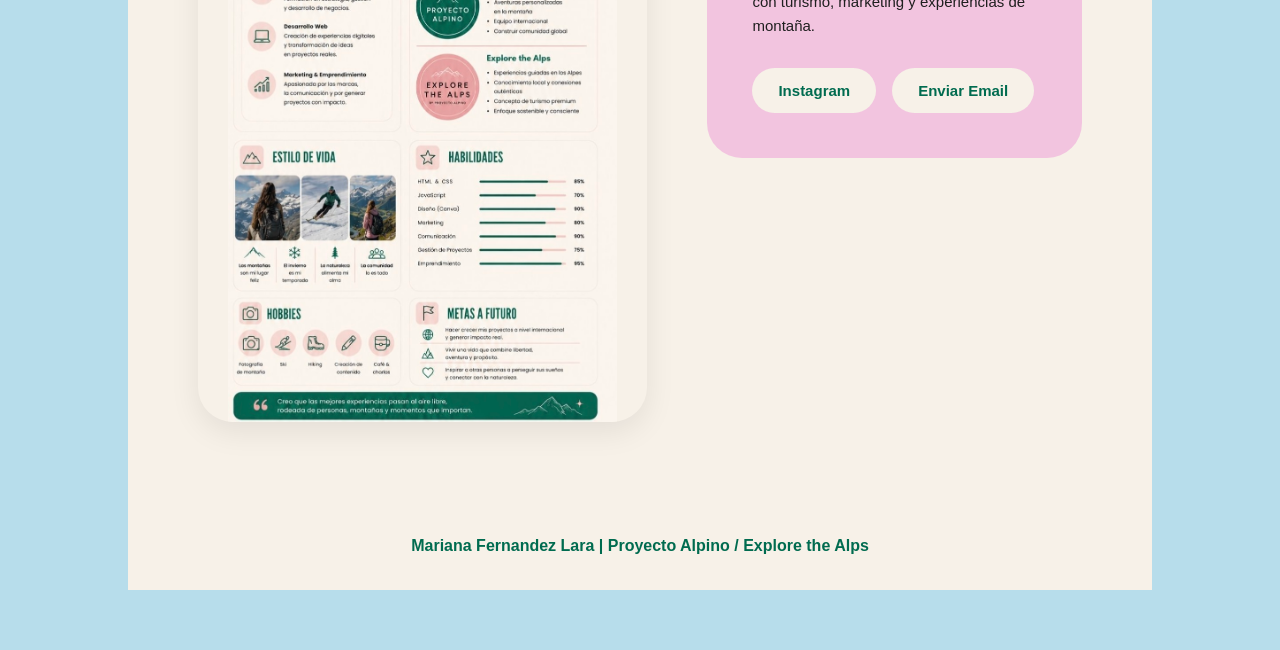
==== commit 73ef146d: "Update index.html" ====
--- a/index.html
+++ b/index.html
@@ -168,16 +168,16 @@
                     <div class="contacto-botones">
 
                         <a 
-                            href="https://www.instagram.com/marianafernnandez?igsh=YWk1aHJqaDhzcmw5&utm_source=qr" 
+                            href="https://www.instagram.com/marianafernnandez?igsh=YWk1aHJqaDhzcmw5&utm_source=qr"
                             target="_blank"
                             class="boton-contacto">
                             Instagram
                         </a>
 
                         <a 
-                            href="mailto:mfernandezlara@uade.edu.ar" 
+                            href="mailto:mfernandezlara@uade.edu.ar"
                             class="boton-contacto">
-                            Email
+                            Enviar Email
                         </a>
 
                     </div>
--- a/style.css
+++ b/style.css
@@ -297,33 +297,37 @@
     font-size: 34px;
     text-transform: uppercase;
     font-weight: 900;
+    margin-bottom: 22px;
+}
+
+.contacto-infografia p {
+    color: #1f1f1f;
+    font-size: 15px;
+    line-height: 1.6;
     margin-bottom: 30px;
 }
 
-.contacto-infografia a {
-    display: block;
+.contacto-botones {
+    display: flex;
+    gap: 16px;
+    flex-wrap: wrap;
+}
+
+.boton-contacto {
+    display: inline-block;
     background-color: #f7f1e8;
-    color: #1f1f1f;
+    color: #006b4f;
     text-decoration: none;
-    padding: 18px 24px;
-    border-radius: 25px;
+    padding: 14px 26px;
+    border-radius: 30px;
     font-size: 15px;
     font-weight: bold;
-    margin-bottom: 18px;
     transition: 0.3s;
 }
 
-.contacto-infografia a:hover {
+.boton-contacto:hover {
+    background-color: white;
     transform: translateY(-3px);
-    background-color: white;
-}
-
-.contacto-infografia span {
-    display: block;
-    color: #006b4f;
-    text-transform: uppercase;
-    font-size: 12px;
-    margin-bottom: 5px;
 }
 
 /* FOOTER */
@@ -410,4 +414,12 @@
     .contacto-infografia h3 {
         font-size: 28px;
     }
-}
+
+    .contacto-botones {
+        flex-direction: column;
+    }
+
+    .boton-contacto {
+        text-align: center;
+    }
+}
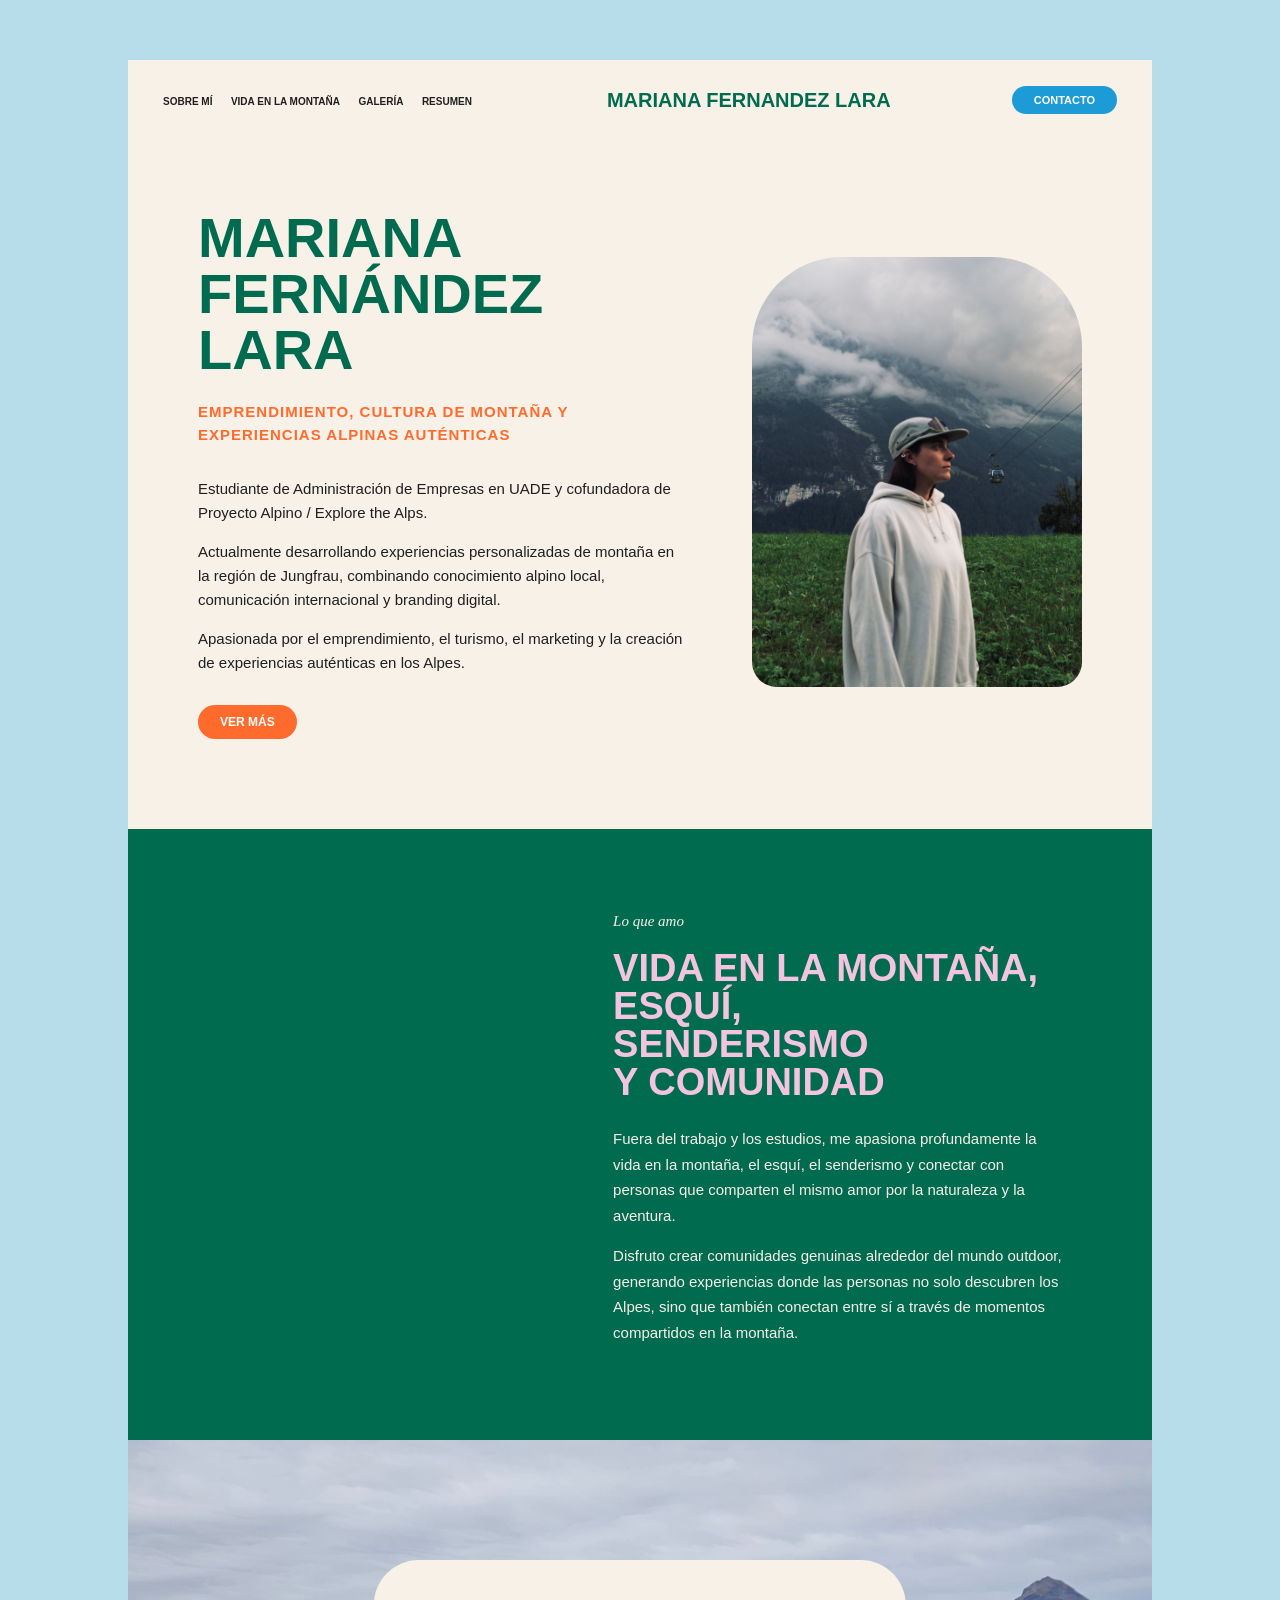
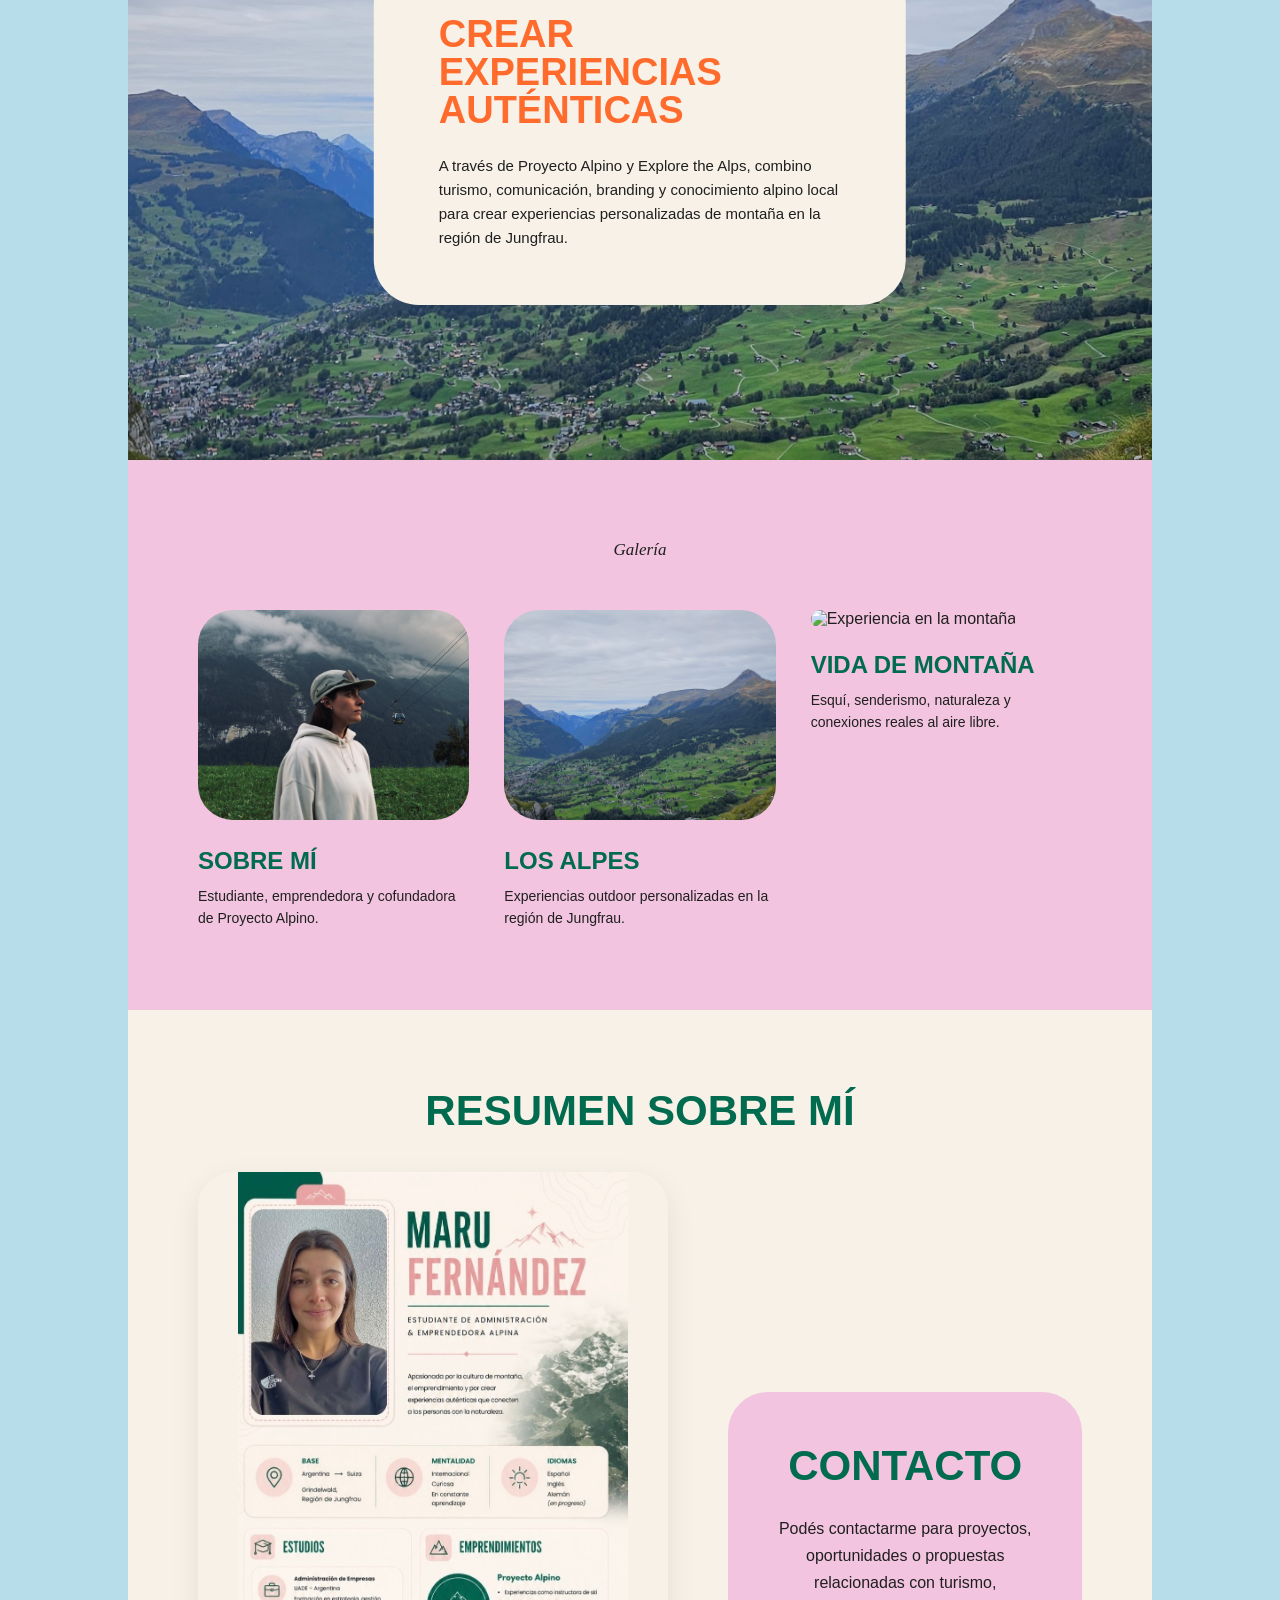
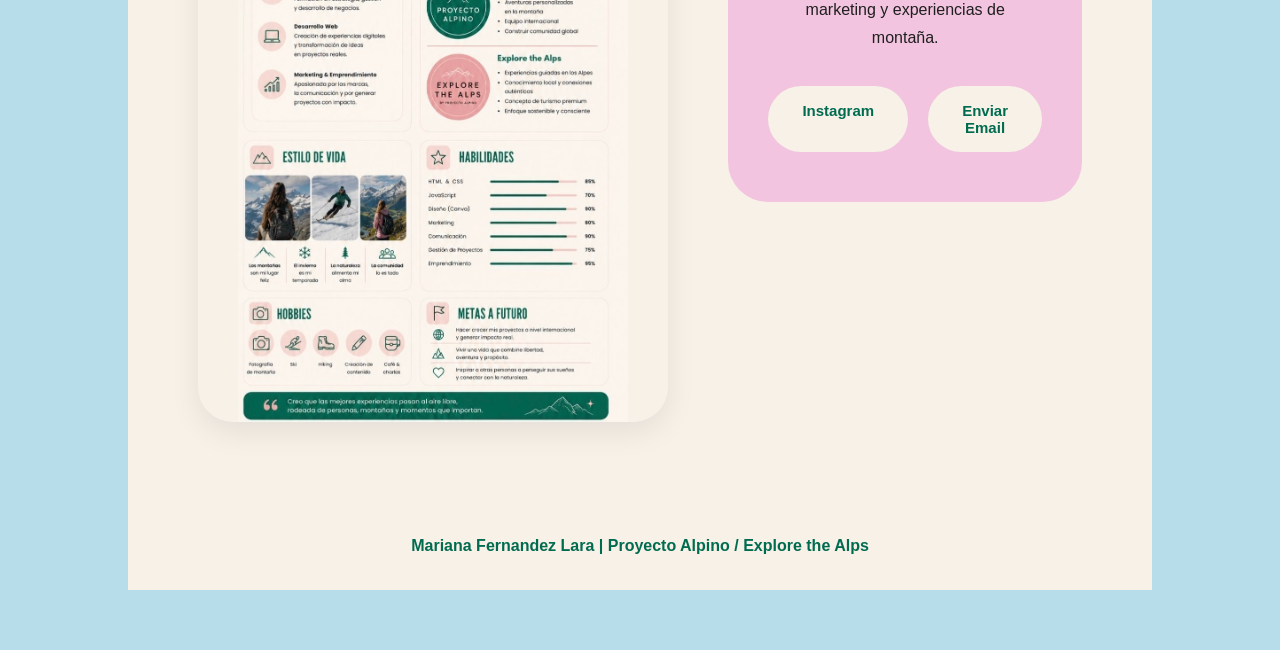
==== commit a59b8b44: "Update index.html" ====
--- a/index.html
+++ b/index.html
@@ -168,7 +168,7 @@
                     <div class="contacto-botones">
 
                         <a 
-                            href="https://www.instagram.com/marianafernnandez?igsh=YWk1aHJqaDhzcmw5&utm_source=qr"
+                            href="https://www.instagram.com/marianafernandez?igsh=YWk1aHJqaDhzcmw5&utm_source=qr"
                             target="_blank"
                             class="boton-contacto">
                             Instagram
--- a/style.css
+++ b/style.css
@@ -269,6 +269,7 @@
 .infografia-contenido {
     display: flex;
     align-items: center;
+    justify-content: center;
     gap: 60px;
 }
 
@@ -286,43 +287,42 @@
 }
 
 .contacto-infografia {
-    width: 45%;
+    width: 40%;
     background-color: #f2c4df;
-    padding: 45px;
-    border-radius: 35px;
+    padding: 50px;
+    border-radius: 40px;
+    text-align: center;
 }
 
 .contacto-infografia h3 {
     color: #006b4f;
-    font-size: 34px;
-    text-transform: uppercase;
-    font-weight: 900;
-    margin-bottom: 22px;
+    font-size: 42px;
+    text-transform: uppercase;
+    font-weight: 900;
+    margin-bottom: 25px;
 }
 
 .contacto-infografia p {
-    color: #1f1f1f;
-    font-size: 15px;
-    line-height: 1.6;
-    margin-bottom: 30px;
+    font-size: 16px;
+    line-height: 1.7;
+    margin-bottom: 35px;
 }
 
 .contacto-botones {
     display: flex;
-    gap: 16px;
-    flex-wrap: wrap;
+    justify-content: center;
+    gap: 20px;
 }
 
 .boton-contacto {
-    display: inline-block;
     background-color: #f7f1e8;
     color: #006b4f;
     text-decoration: none;
-    padding: 14px 26px;
-    border-radius: 30px;
+    padding: 16px 34px;
+    border-radius: 999px;
     font-size: 15px;
     font-weight: bold;
-    transition: 0.3s;
+    transition: 0.3s ease;
 }
 
 .boton-contacto:hover {
@@ -390,7 +390,8 @@
 
     .green-text h2,
     .cream-card h2,
-    .infografia-section h2 {
+    .infografia-section h2,
+    .contacto-infografia h3 {
         font-size: 30px;
     }
 
@@ -408,18 +409,11 @@
     }
 
     .contacto-infografia {
-        padding: 30px;
-    }
-
-    .contacto-infografia h3 {
-        font-size: 28px;
+        padding: 35px;
     }
 
     .contacto-botones {
         flex-direction: column;
-    }
-
-    .boton-contacto {
-        text-align: center;
-    }
-}
+        align-items: center;
+    }
+}
